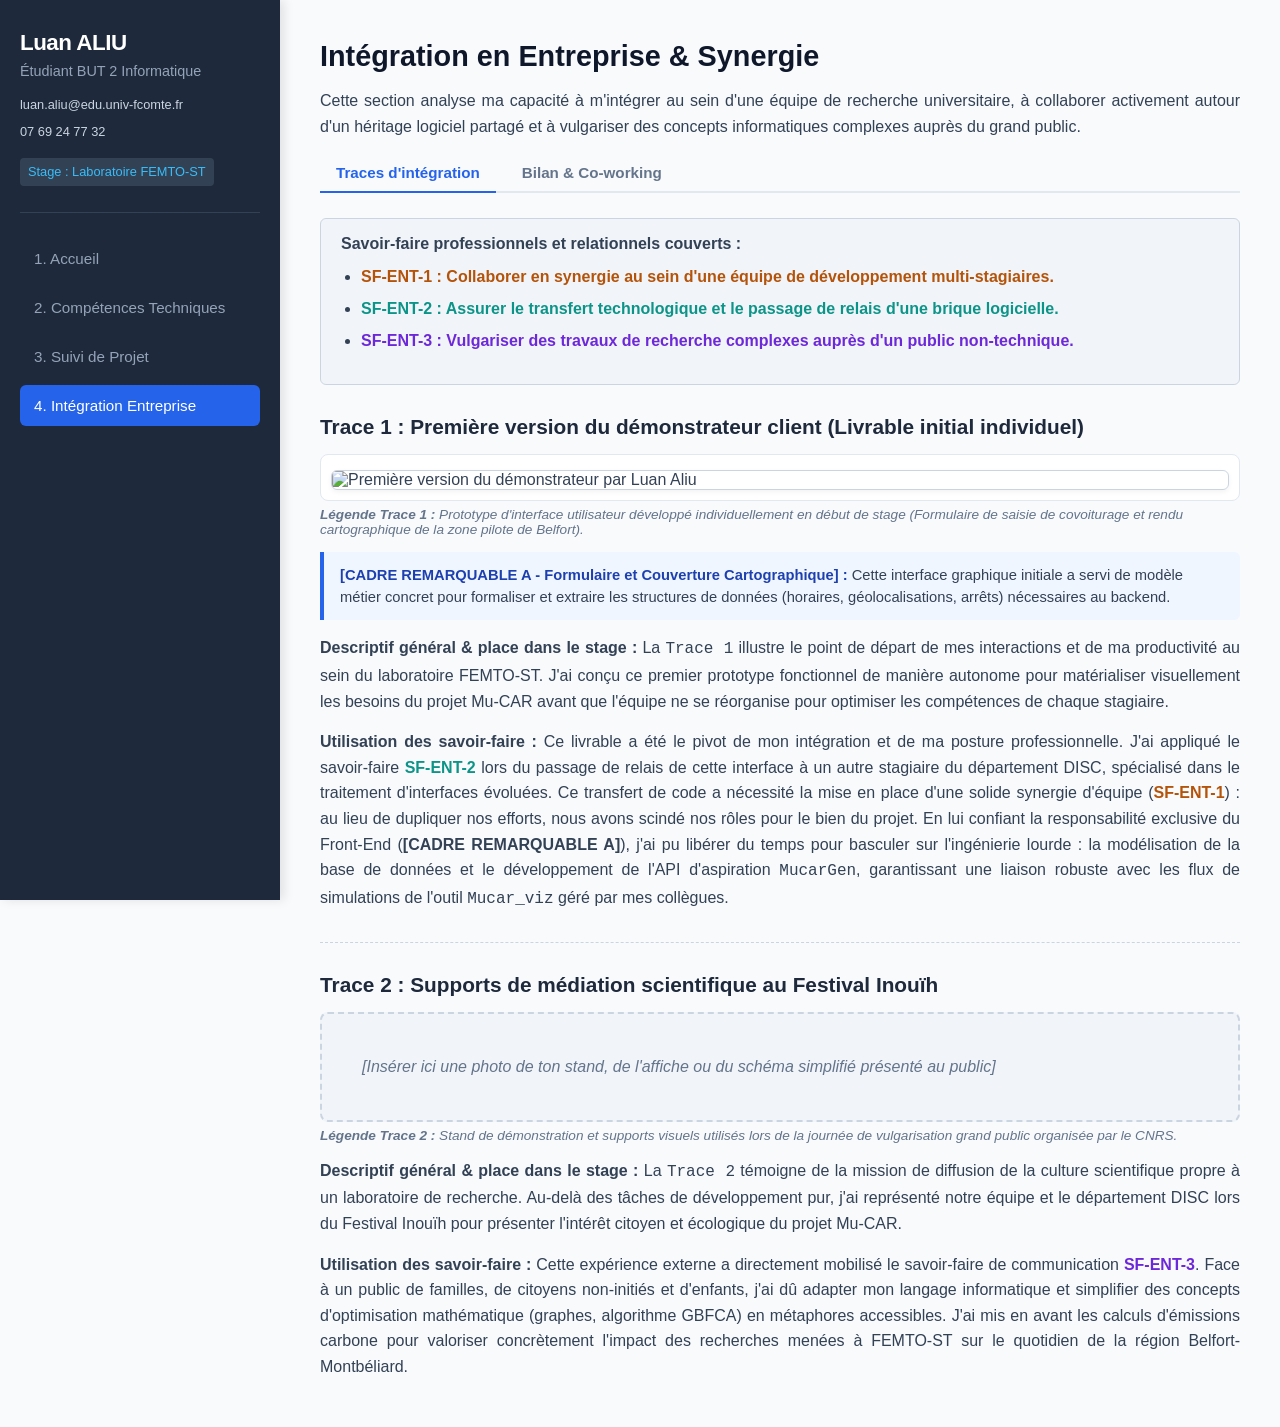
==== entreprise.html @ 99df3d20 "correction bug" ====
<!DOCTYPE html>
<html lang="fr">
<head>
    <meta charset="UTF-8">
    <meta name="viewport" content="width=device-width, initial-scale=1.0">
    <title>Portfolio BUT 2 - Intégration Entreprise</title>
    <link rel="stylesheet" href="css/style.css">
</head>
<body>

    <div id="sidebar">
        <div id="profile-header">
            <h1>Luan ALIU</h1>
            <p class="title-sub">Étudiant BUT 2 Informatique</p>
            <p>luan.aliu@edu.univ-fcomte.fr</p>
            <p>07 69 24 77 32</p>
            <p class="lab-info">Stage : Laboratoire FEMTO-ST</p>
        </div>
        <nav class="main-nav">
            <a href="index.html" class="nav-link">1. Accueil</a>
            <a href="technique.html" class="nav-link">2. Compétences Techniques</a>
            <a href="projet.html" class="nav-link">3. Suivi de Projet</a>
            <a href="entreprise.html" class="nav-link active">4. Intégration Entreprise</a>
        </nav>
    </div>

    <div id="main-content">
        <h2>Intégration en Entreprise & Synergie</h2>
        <p>Cette section analyse ma capacité à m'intégrer au sein d'une équipe de recherche universitaire, à collaborer activement autour d'un héritage logiciel partagé et à vulgariser des concepts informatiques complexes auprès du grand public.</p>
        
        <div class="sub-nav-container">
            <button class="sub-btn active" onclick="switchSubPage('ent-traces')">Traces d'intégration</button>
            <button class="sub-btn" onclick="switchSubPage('ent-bilan')">Bilan & Co-working</button>
        </div>

        <div id="ent-traces" class="sub-page active">
            
            <div class="skills-list-box">
                <h4>Savoir-faire professionnels et relationnels couverts :</h4>
                <ul>
                    <li><span class="sf-dev">SF-ENT-1 : Collaborer en synergie au sein d'une équipe de développement multi-stagiaires.</span></li>
                    <li><span class="sf-bdd">SF-ENT-2 : Assurer le transfert technologique et le passage de relais d'une brique logicielle.</span></li>
                    <li><span class="sf-archi">SF-ENT-3 : Vulgariser des travaux de recherche complexes auprès d'un public non-technique.</span></li>
                </ul>
            </div>

            <h3>Trace 1 : Première version du démonstrateur client (Livrable initial individuel)</h3>
            <div class="trace-image-wrapper">
                <img src="images/demonstrateur_v1.jpg" alt="Première version du démonstrateur par Luan Aliu" class="portfolio-img">
            </div>
            <span class="trace-caption"><b>Légende Trace 1 :</b> Prototype d'interface utilisateur développé individuellement en début de stage (Formulaire de saisie de covoiturage et rendu cartographique de la zone pilote de Belfort).</span>

            <div class="visual-callout-box">
                <b>[CADRE REMARQUABLE A - Formulaire et Couverture Cartographique] :</b> Cette interface graphique initiale a servi de modèle métier concret pour formaliser et extraire les structures de données (horaires, géolocalisations, arrêts) nécessaires au backend.
            </div>
            
            <p><b>Descriptif général & place dans le stage :</b> La <tt>Trace 1</tt> illustre le point de départ de mes interactions et de ma productivité au sein du laboratoire FEMTO-ST. J'ai conçu ce premier prototype fonctionnel de manière autonome pour matérialiser visuellement les besoins du projet Mu-CAR avant que l'équipe ne se réorganise pour optimiser les compétences de chaque stagiaire.</p>
            
            <p><b>Utilisation des savoir-faire :</b> Ce livrable a été le pivot de mon intégration et de ma posture professionnelle. J'ai appliqué le savoir-faire <span class="sf-bdd">SF-ENT-2</span> lors du passage de relais de cette interface à un autre stagiaire du département DISC, spécialisé dans le traitement d'interfaces évoluées. Ce transfert de code a nécessité la mise en place d'une solide synergie d'équipe (<span class="sf-dev">SF-ENT-1</span>) : au lieu de dupliquer nos efforts, nous avons scindé nos rôles pour le bien du projet. En lui confiant la responsabilité exclusive du Front-End (<b>[CADRE REMARQUABLE A]</b>), j'ai pu libérer du temps pour basculer sur l'ingénierie lourde : la modélisation de la base de données et le développement de l'API d'aspiration <tt>MucarGen</tt>, garantissant une liaison robuste avec les flux de simulations de l'outil <tt>Mucar_viz</tt> géré par mes collègues.</p>

            <hr style="margin: 30px 0; border: 0; border-top: 1px dashed #cbd5e1;">

            <h3>Trace 2 : Supports de médiation scientifique au Festival Inouïh</h3>
            <div class="trace-image-wrapper" style="text-align: center; padding: 40px; background: #f1f5f9; border: 2px dashed #cbd5e1;">
                <p style="color: #64748b; margin: 0; font-style: italic;">[Insérer ici une photo de ton stand, de l'affiche ou du schéma simplifié présenté au public]</p>
            </div>
            <span class="trace-caption"><b>Légende Trace 2 :</b> Stand de démonstration et supports visuels utilisés lors de la journée de vulgarisation grand public organisée par le CNRS.</span>
            
            <p><b>Descriptif général & place dans le stage :</b> La <tt>Trace 2</tt> témoigne de la mission de diffusion de la culture scientifique propre à un laboratoire de recherche. Au-delà des tâches de développement pur, j'ai représenté notre équipe et le département DISC lors du Festival Inouïh pour présenter l'intérêt citoyen et écologique du projet Mu-CAR.</p>
            
            <p><b>Utilisation des savoir-faire :</b> Cette expérience externe a directement mobilisé le savoir-faire de communication <span class="sf-archi">SF-ENT-3</span>. Face à un public de familles, de citoyens non-initiés et d'enfants, j'ai dû adapter mon langage informatique et simplifier des concepts d'optimisation mathématique (graphes, algorithme GBFCA) en métaphores accessibles. J'ai mis en avant les calculs d'émissions carbone pour valoriser concrètement l'impact des recherches menées à FEMTO-ST sur le quotidien de la région Belfort-Montbéliard.</p>
        </div>

        <div id="ent-bilan" class="sub-page">
            <div class="card">
                <h3>Bilan sur le savoir-faire général : Travail collaboratif et communication</h3>
                <p><b>Résumé des savoir-faire élémentaires associés :</b> Synergie d'équipe (<span class="sf-dev">SF-ENT-1</span>), transfert et passage de relais technologiques (<span class="sf-bdd">SF-ENT-2</span>) et vulgarisation publique (<span class="sf-archi">SF-ENT-3</span>).</p>
                <p><b>Contexte d'utilisation :</b> Répartition des modules du projet Mu-CAR entre stagiaires et animation des stands de vulgarisation scientifique du CNRS.</p>
                <p><b>Contexte d'apprentissage & Difficultés :</b> Travailler en groupe sur un projet universitaire est une chose courante, mais s'intégrer au sein d'une équipe de recherche avec des livrables industriels hautement interconnectés (<tt>Trace 1</tt>) était une nouveauté. La principale difficulté a été d'accepter de léguer l'interface graphique que j'avais moi-même codée au départ pour me focaliser exclusivement sur le backend. La vulgarisation lors du Festival (<tt>Trace 2</tt>) a également demandé un effort d'adaptation postural important pour traduire des notions de bases de données et d'API en termes d'impacts écologiques compréhensibles par tous.</p>
                <p><b>Évaluation du niveau d'expertise :</b> <span class="badge" style="background-color: #3b82f6;">TRÈS BON</span><br>
                <i>Justification :</i> Grâce à ce passage de relais propre et réussi avec le second stagiaire et à mon implication dans les événements de médiation du laboratoire, j'ai développé une posture professionnelle mûre, capable de collaborer en bonne intelligence en plaçant l'intérêt collectif d'un projet informatique au centre des priorités.</p>
            </div>
        </div>
    </div>

    <script src="js/app.js"></script>
</body>
</html>
---- css/style.css ----
/* ==========================================================================
   1. VARIABLES ET CONFIGURATION GÉNÉRALE
   ========================================================================== */
:root {
    --primary-color: #2563eb;       /* Bleu principal */
    --primary-hover: #1d4ed8;       /* Bleu survol */
    --bg-main: #f8fafc;             /* Fond de la page */
    --bg-sidebar: #1e293b;          /* Fond de la navigation (sombre) */
    --text-main: #334155;           /* Couleur du texte principal */
    --text-muted: #64748b;          /* Texte secondaire */
    --border-color: #e2e8f0;        /* Couleur des bordures */
    
    /* Couleurs thématiques pour le marquage des savoir-faire */
    --color-bdd: #0d9488;           /* Sarcelle / Teal */
    --color-dev: #b45309;           /* Ambre / Orange foncé */
    --color-archi: #6d28d9;         /* Violet */
}

* {
    box-sizing: border-box;
    margin: 0;
    padding: 0;
}

body {
    font-family: -apple-system, BlinkMacSystemFont, "Segoe UI", Roboto, Helvetica, Arial, sans-serif;
    color: var(--text-main);
    background-color: var(--bg-main);
    display: flex;
    min-height: 100vh;
}

/* ==========================================================================
   2. STRUCTURE DE LA BARRE LATÉRALE (ENTÊTE FIXE)
   ========================================================================== */
#sidebar {
    width: 280px;
    background-color: var(--bg-sidebar);
    color: #ffffff;
    padding: 30px 20px;
    position: fixed;
    top: 0;
    bottom: 0;
    left: 0;
    display: flex;
    flex-direction: column;
    z-index: 100;
    box-shadow: 4px 0 10px rgba(0, 0, 0, 0.1);
}

#profile-header {
    border-bottom: 1px solid #334155;
    padding-bottom: 20px;
    margin-bottom: 25px;
}

#profile-header h1 {
    font-size: 1.4rem;
    font-weight: 700;
    letter-spacing: -0.5px;
    margin-bottom: 4px;
}

#profile-header .title-sub {
    color: #94a3b8;
    font-size: 0.9rem;
    margin-bottom: 12px;
}

#profile-header p {
    font-size: 0.8rem;
    color: #cbd5e1;
    margin-bottom: 6px;
}

#profile-header .lab-info {
    margin-top: 10px;
    display: inline-block;
    background-color: #334155;
    padding: 4px 8px;
    border-radius: 4px;
    font-weight: 500;
    color: #38bdf8;
}

/* Navigation principale entre les 4 pages */
.main-nav {
    display: flex;
    flex-direction: column;
    gap: 8px;
}

.nav-link {
    color: #94a3b8;
    text-decoration: none;
    padding: 12px 14px;
    border-radius: 6px;
    font-size: 0.95rem;
    font-weight: 500;
    transition: all 0.2s ease;
}

.nav-link:hover {
    background-color: #334155;
    color: #ffffff;
}

.nav-link.active {
    background-color: var(--primary-color);
    color: #ffffff;
}

/* ==========================================================================
   3. ZONE DE CONTENU PRINCIPALE
   ========================================================================== */
#main-content {
    margin-left: 280px; /* Décale le contenu pour laisser la place au menu fixe */
    flex-grow: 1;
    padding: 40px;
    max-width: 1100px;
}

h2 {
    font-size: 1.8rem;
    color: #0f172a;
    margin-bottom: 15px;
    font-weight: 700;
}

h3 {
    font-size: 1.3rem;
    color: #1e293b;
    margin-top: 30px;
    margin-bottom: 15px;
    font-weight: 600;
}

h4 {
    font-size: 1rem;
    color: #0f172a;
    margin-bottom: 10px;
    font-weight: 600;
}

p {
    font-size: 1rem;
    line-height: 1.6;
    margin-bottom: 15px;
    text-align: justify;
}

ul {
    margin-bottom: 15px;
    padding-left: 20px;
}

li {
    margin-bottom: 8px;
    line-height: 1.5;
}

/* ==========================================================================
   4. COMPOSANTS ET CARTES (CARDS)
   ========================================================================== */
.flex-container {
    display: flex;
    gap: 20px;
    margin-top: 20px;
}

.card {
    background: #ffffff;
    border: 1px solid var(--border-color);
    border-radius: 8px;
    padding: 24px;
    flex: 1;
    box-shadow: 0 1px 3px rgba(0,0,0,0.02);
}

.card h3 {
    margin-top: 0;
    margin-bottom: 12px;
    font-size: 1.15rem;
    border-bottom: 2px solid var(--border-color);
    padding-bottom: 8px;
}

/* Éléments de mise en valeur (Mots-clés / Badges) */
.highlight {
    background-color: #eff6ff;
    color: var(--primary-color);
    padding: 2px 6px;
    border-radius: 4px;
    font-weight: 500;
}

.badge {
    display: inline-block;
    background-color: #22c55e;
    color: #ffffff;
    font-size: 0.8rem;
    font-weight: 700;
    padding: 4px 8px;
    border-radius: 4px;
    margin-top: 5px;
}

/* ==========================================================================
   5. NAVIGATION DES SOUS-PAGES (ONGLETS INTERNES)
   ========================================================================== */
.sub-nav-container {
    display: flex;
    gap: 10px;
    border-bottom: 2px solid var(--border-color);
    margin-bottom: 25px;
    margin-top: 10px;
}

.sub-btn {
    background: none;
    border: none;
    padding: 10px 16px;
    font-size: 0.95rem;
    font-weight: 600;
    color: var(--text-muted);
    cursor: pointer;
    border-bottom: 2px solid transparent;
    margin-bottom: -2px;
    transition: all 0.2s ease;
}

.sub-btn:hover {
    color: var(--primary-color);
}

.sub-btn.active {
    color: var(--primary-color);
    border-bottom-color: var(--primary-color);
}

/* Gestion de la visibilité des sous-pages dynamiques */
.sub-page {
    display: none;
}

.sub-page.active {
    display: block;
}

/* Encadré d'introduction des savoir-faire élémentaires */
.skills-list-box {
    background-color: #f1f5f9;
    border: 1px solid #cbd5e1;
    border-radius: 6px;
    padding: 16px 20px;
    margin-bottom: 25px;
}

.skills-list-box h4 {
    color: #334155;
    margin-bottom: 12px;
}

/* ==========================================================================
   6. MARQUAGE COUPE-FEU DES SAVOIR-FAIRE DANS LE TEXTE
   ========================================================================== */
.sf-bdd {
    color: var(--color-bdd);
    font-weight: 600;
}

.sf-dev {
    color: var(--color-dev);
    font-weight: 600;
}

.sf-archi {
    color: var(--color-archi);
    font-weight: 600;
}

/* ==========================================================================
   7. STYLISATION DES TRACES DU CODE ET TEXTE BRUT
   ========================================================================== */
.trace-box {
    background-color: #0f172a;
    color: #f8fafc;
    padding: 16px;
    border-radius: 6px;
    font-family: "Fira Code", Consolas, Monaco, monospace;
    font-size: 0.9rem;
    overflow-x: auto;
    margin-top: 10px;
    border-left: 4px solid var(--primary-color);
    line-height: 1.5;
}

.trace-caption {
    display: block;
    font-size: 0.85rem;
    color: var(--text-muted);
    margin-top: 6px;
    margin-bottom: 15px;
    font-style: italic;
}

/* ==========================================================================
   8. AJOUT CONFORME : STYLISATION DES TRACES VISUELLES (IMAGES & CADRES)
   ========================================================================== */
/* Image générique d'une trace ou illustration */
.portfolio-img {
    max-width: 100%;
    height: auto;
    border: 1px solid #cbd5e1;
    border-radius: 6px;
    box-shadow: 0 2px 5px rgba(0, 0, 0, 0.05);
    margin-top: 5px;
    display: block;
}

/* Conteneur pour encadrer proprement une image technique */
.trace-image-wrapper {
    position: relative;
    background-color: #ffffff;
    padding: 10px;
    border: 1px solid var(--border-color);
    border-radius: 8px;
    margin-top: 10px;
}

/* Bannière d'appel pour matérialiser graphiquement les zones/points remarquables */
.visual-callout-box {
    background-color: #eff6ff;
    border-left: 4px solid var(--primary-color);
    padding: 12px 16px;
    margin: 15px 0;
    font-size: 0.92rem;
    line-height: 1.5;
    border-radius: 0 6px 6px 0;
}

.visual-callout-box b {
    color: #1e40af;
}

.visual-callout-box tt {
    background-color: #dbeafe;
    padding: 1px 4px;
    border-radius: 4px;
    font-family: monospace;
    font-size: 0.95rem;
}
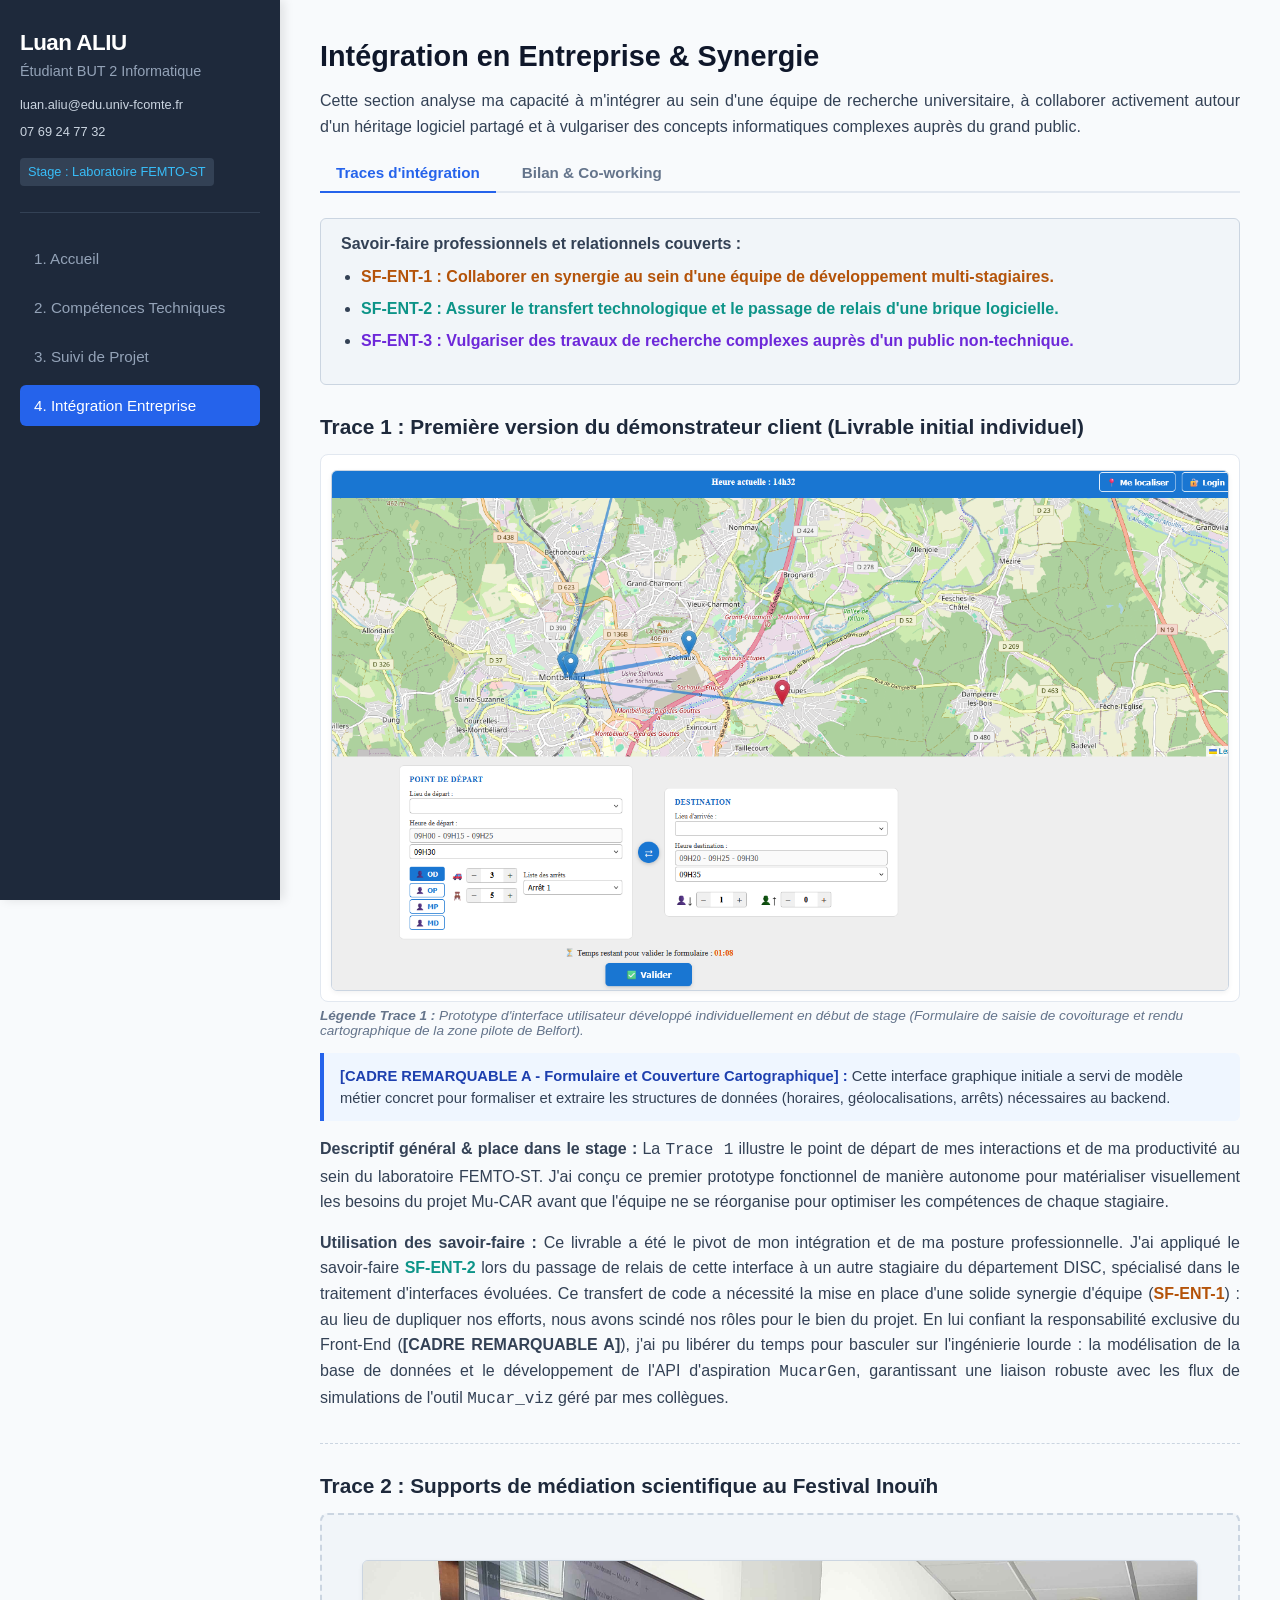
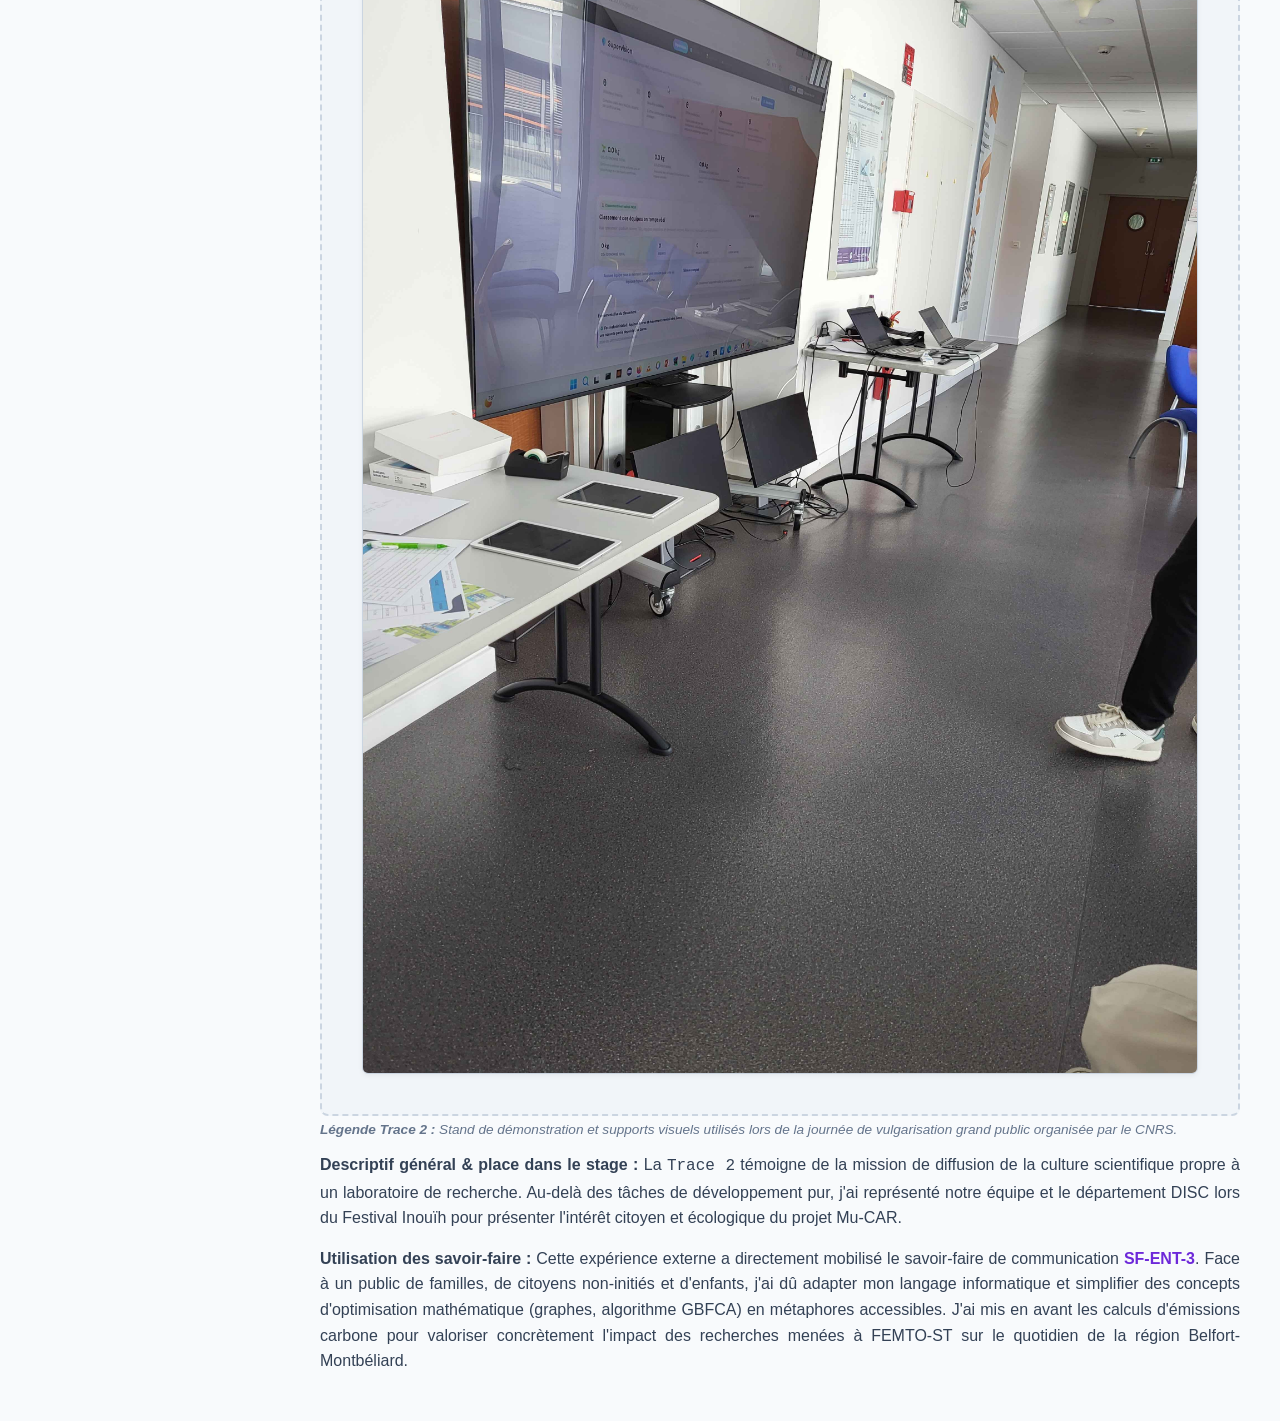
==== commit 712ade85: "maj traces2" ====
--- a/entreprise.html
+++ b/entreprise.html
@@ -46,7 +46,7 @@
 
             <h3>Trace 1 : Première version du démonstrateur client (Livrable initial individuel)</h3>
             <div class="trace-image-wrapper">
-                <img src="images/demonstrateur_v1.jpg" alt="Première version du démonstrateur par Luan Aliu" class="portfolio-img">
+                <img src="images/demonstrateur_v1.png" alt="Première version du démonstrateur par Luan Aliu" class="portfolio-img">
             </div>
             <span class="trace-caption"><b>Légende Trace 1 :</b> Prototype d'interface utilisateur développé individuellement en début de stage (Formulaire de saisie de covoiturage et rendu cartographique de la zone pilote de Belfort).</span>
 
@@ -62,7 +62,7 @@
 
             <h3>Trace 2 : Supports de médiation scientifique au Festival Inouïh</h3>
             <div class="trace-image-wrapper" style="text-align: center; padding: 40px; background: #f1f5f9; border: 2px dashed #cbd5e1;">
-                <p style="color: #64748b; margin: 0; font-style: italic;">[Insérer ici une photo de ton stand, de l'affiche ou du schéma simplifié présenté au public]</p>
+                <img src="images/stand-mucar.jpg" alt="Stand de démonstration du projet Mu-CAR" class="portfolio-img">
             </div>
             <span class="trace-caption"><b>Légende Trace 2 :</b> Stand de démonstration et supports visuels utilisés lors de la journée de vulgarisation grand public organisée par le CNRS.</span>
             
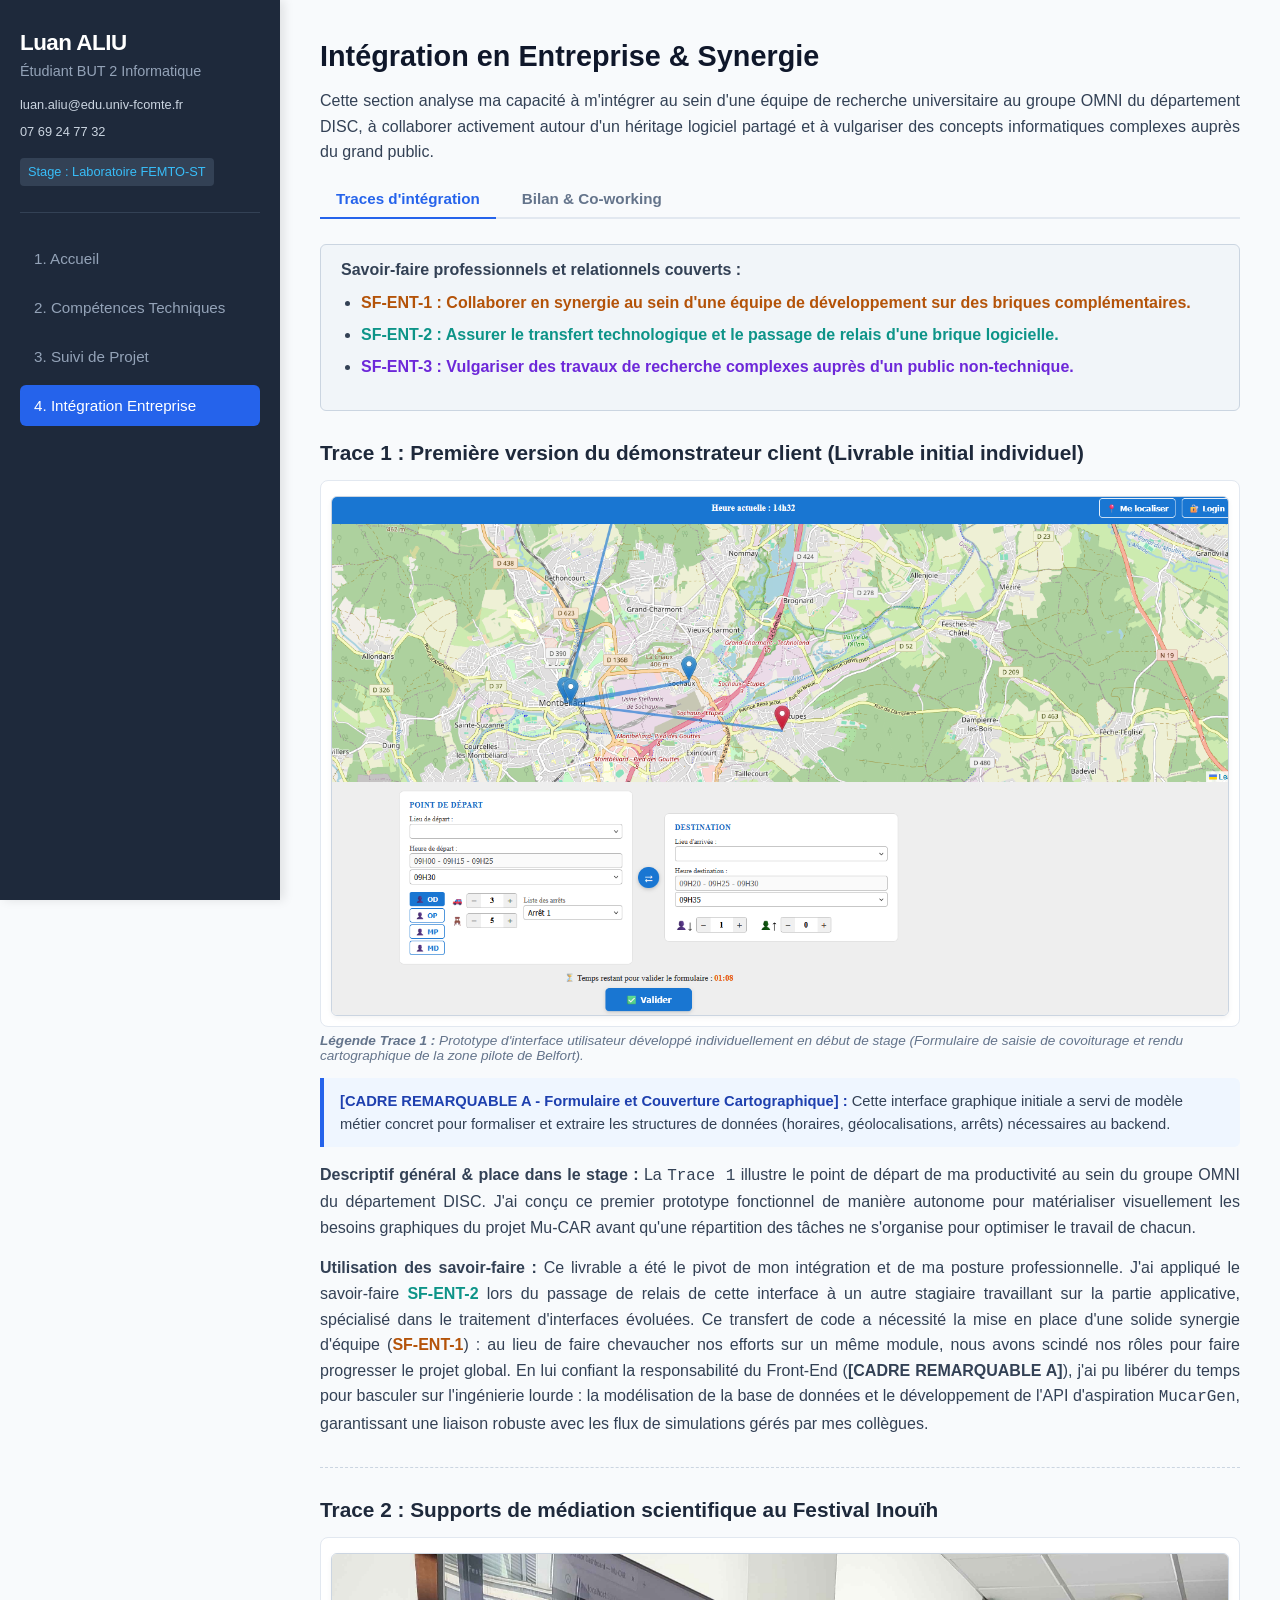
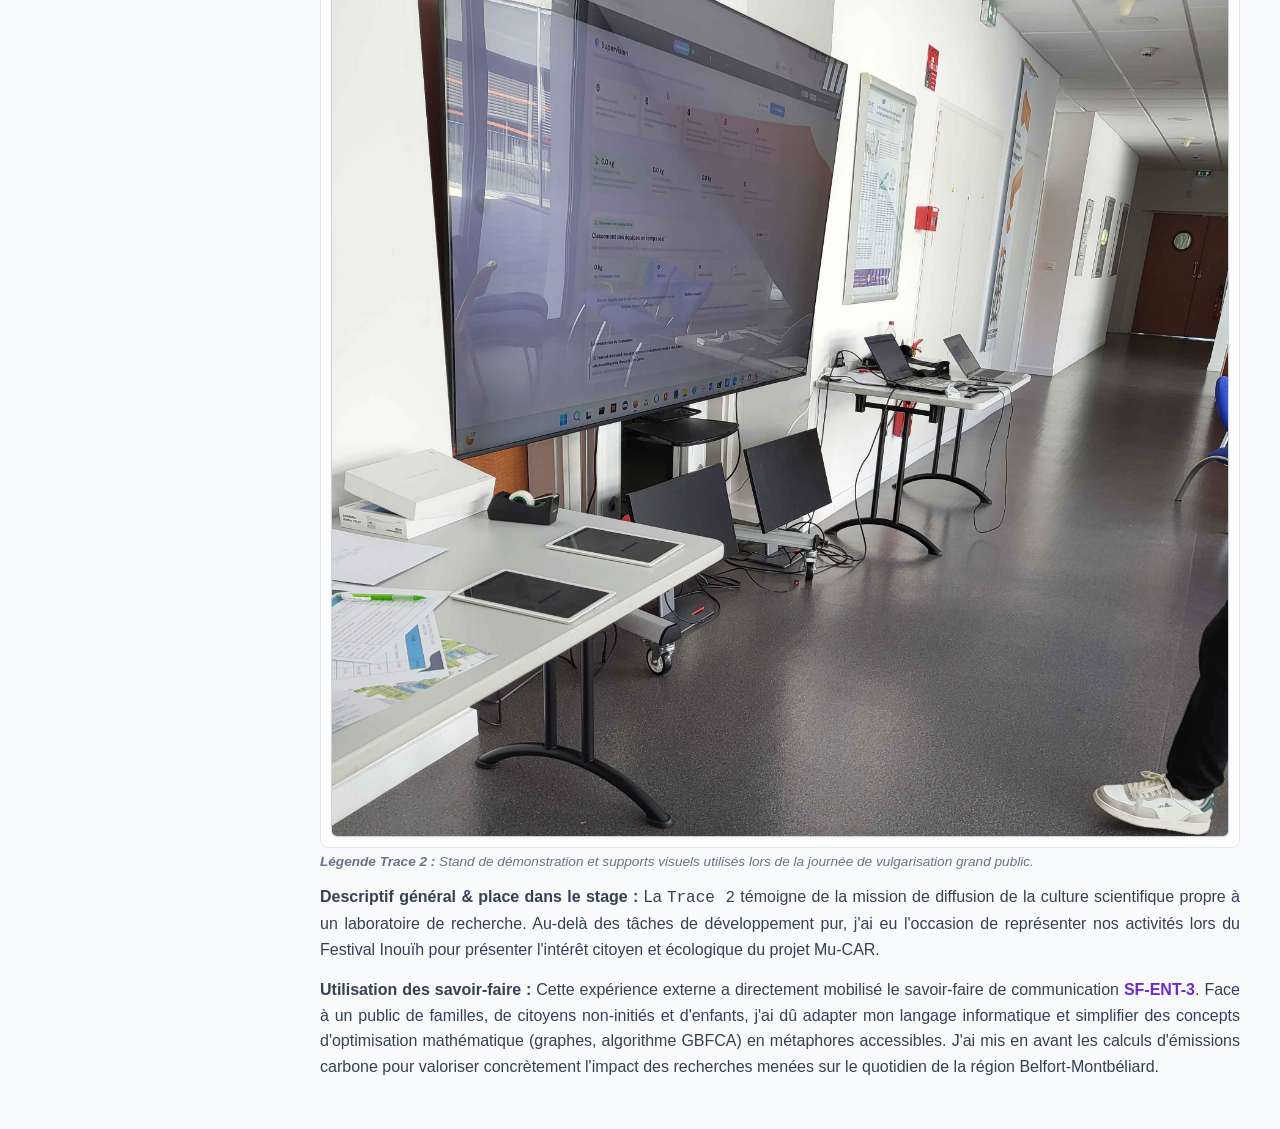
==== commit e734a9cc: "correction textes" ====
--- a/entreprise.html
+++ b/entreprise.html
@@ -26,7 +26,7 @@
 
     <div id="main-content">
         <h2>Intégration en Entreprise & Synergie</h2>
-        <p>Cette section analyse ma capacité à m'intégrer au sein d'une équipe de recherche universitaire, à collaborer activement autour d'un héritage logiciel partagé et à vulgariser des concepts informatiques complexes auprès du grand public.</p>
+        <p>Cette section analyse ma capacité à m'intégrer au sein d'une équipe de recherche universitaire au groupe OMNI du département DISC, à collaborer activement autour d'un héritage logiciel partagé et à vulgariser des concepts informatiques complexes auprès du grand public.</p>
         
         <div class="sub-nav-container">
             <button class="sub-btn active" onclick="switchSubPage('ent-traces')">Traces d'intégration</button>
@@ -38,7 +38,7 @@
             <div class="skills-list-box">
                 <h4>Savoir-faire professionnels et relationnels couverts :</h4>
                 <ul>
-                    <li><span class="sf-dev">SF-ENT-1 : Collaborer en synergie au sein d'une équipe de développement multi-stagiaires.</span></li>
+                    <li><span class="sf-dev">SF-ENT-1 : Collaborer en synergie au sein d'une équipe de développement sur des briques complémentaires.</span></li>
                     <li><span class="sf-bdd">SF-ENT-2 : Assurer le transfert technologique et le passage de relais d'une brique logicielle.</span></li>
                     <li><span class="sf-archi">SF-ENT-3 : Vulgariser des travaux de recherche complexes auprès d'un public non-technique.</span></li>
                 </ul>
@@ -54,31 +54,31 @@
                 <b>[CADRE REMARQUABLE A - Formulaire et Couverture Cartographique] :</b> Cette interface graphique initiale a servi de modèle métier concret pour formaliser et extraire les structures de données (horaires, géolocalisations, arrêts) nécessaires au backend.
             </div>
             
-            <p><b>Descriptif général & place dans le stage :</b> La <tt>Trace 1</tt> illustre le point de départ de mes interactions et de ma productivité au sein du laboratoire FEMTO-ST. J'ai conçu ce premier prototype fonctionnel de manière autonome pour matérialiser visuellement les besoins du projet Mu-CAR avant que l'équipe ne se réorganise pour optimiser les compétences de chaque stagiaire.</p>
+            <p><b>Descriptif général & place dans le stage :</b> La <tt>Trace 1</tt> illustre le point de départ de ma productivité au sein du groupe OMNI du département DISC. J'ai conçu ce premier prototype fonctionnel de manière autonome pour matérialiser visuellement les besoins graphiques du projet Mu-CAR avant qu'une répartition des tâches ne s'organise pour optimiser le travail de chacun.</p>
             
-            <p><b>Utilisation des savoir-faire :</b> Ce livrable a été le pivot de mon intégration et de ma posture professionnelle. J'ai appliqué le savoir-faire <span class="sf-bdd">SF-ENT-2</span> lors du passage de relais de cette interface à un autre stagiaire du département DISC, spécialisé dans le traitement d'interfaces évoluées. Ce transfert de code a nécessité la mise en place d'une solide synergie d'équipe (<span class="sf-dev">SF-ENT-1</span>) : au lieu de dupliquer nos efforts, nous avons scindé nos rôles pour le bien du projet. En lui confiant la responsabilité exclusive du Front-End (<b>[CADRE REMARQUABLE A]</b>), j'ai pu libérer du temps pour basculer sur l'ingénierie lourde : la modélisation de la base de données et le développement de l'API d'aspiration <tt>MucarGen</tt>, garantissant une liaison robuste avec les flux de simulations de l'outil <tt>Mucar_viz</tt> géré par mes collègues.</p>
+            <p><b>Utilisation des savoir-faire :</b> Ce livrable a été le pivot de mon intégration et de ma posture professionnelle. J'ai appliqué le savoir-faire <span class="sf-bdd">SF-ENT-2</span> lors du passage de relais de cette interface à un autre stagiaire travaillant sur la partie applicative, spécialisé dans le traitement d'interfaces évoluées. Ce transfert de code a nécessité la mise en place d'une solide synergie d'équipe (<span class="sf-dev">SF-ENT-1</span>) : au lieu de faire chevaucher nos efforts sur un même module, nous avons scindé nos rôles pour faire progresser le projet global. En lui confiant la responsabilité du Front-End (<b>[CADRE REMARQUABLE A]</b>), j'ai pu libérer du temps pour basculer sur l'ingénierie lourde : la modélisation de la base de données et le développement de l'API d'aspiration <tt>MucarGen</tt>, garantissant une liaison robuste avec les flux de simulations gérés par mes collègues.</p>
 
             <hr style="margin: 30px 0; border: 0; border-top: 1px dashed #cbd5e1;">
 
             <h3>Trace 2 : Supports de médiation scientifique au Festival Inouïh</h3>
-            <div class="trace-image-wrapper" style="text-align: center; padding: 40px; background: #f1f5f9; border: 2px dashed #cbd5e1;">
+            <div class="trace-image-wrapper" style="text-align: center;">
                 <img src="images/stand-mucar.jpg" alt="Stand de démonstration du projet Mu-CAR" class="portfolio-img">
             </div>
-            <span class="trace-caption"><b>Légende Trace 2 :</b> Stand de démonstration et supports visuels utilisés lors de la journée de vulgarisation grand public organisée par le CNRS.</span>
+            <span class="trace-caption"><b>Légende Trace 2 :</b> Stand de démonstration et supports visuels utilisés lors de la journée de vulgarisation grand public.</span>
             
-            <p><b>Descriptif général & place dans le stage :</b> La <tt>Trace 2</tt> témoigne de la mission de diffusion de la culture scientifique propre à un laboratoire de recherche. Au-delà des tâches de développement pur, j'ai représenté notre équipe et le département DISC lors du Festival Inouïh pour présenter l'intérêt citoyen et écologique du projet Mu-CAR.</p>
+            <p><b>Descriptif général & place dans le stage :</b> La <tt>Trace 2</tt> témoigne de la mission de diffusion de la culture scientifique propre à un laboratoire de recherche. Au-delà des tâches de développement pur, j'ai eu l'occasion de représenter nos activités lors du Festival Inouïh pour présenter l'intérêt citoyen et écologique du projet Mu-CAR.</p>
             
-            <p><b>Utilisation des savoir-faire :</b> Cette expérience externe a directement mobilisé le savoir-faire de communication <span class="sf-archi">SF-ENT-3</span>. Face à un public de familles, de citoyens non-initiés et d'enfants, j'ai dû adapter mon langage informatique et simplifier des concepts d'optimisation mathématique (graphes, algorithme GBFCA) en métaphores accessibles. J'ai mis en avant les calculs d'émissions carbone pour valoriser concrètement l'impact des recherches menées à FEMTO-ST sur le quotidien de la région Belfort-Montbéliard.</p>
+            <p><b>Utilisation des savoir-faire :</b> Cette expérience externe a directement mobilisé le savoir-faire de communication <span class="sf-archi">SF-ENT-3</span>. Face à un public de familles, de citoyens non-initiés et d'enfants, j'ai dû adapter mon langage informatique et simplifier des concepts d'optimisation mathématique (graphes, algorithme GBFCA) en métaphores accessibles. J'ai mis en avant les calculs d'émissions carbone pour valoriser concrètement l'impact des recherches menées sur le quotidien de la région Belfort-Montbéliard.</p>
         </div>
 
         <div id="ent-bilan" class="sub-page">
             <div class="card">
                 <h3>Bilan sur le savoir-faire général : Travail collaboratif et communication</h3>
                 <p><b>Résumé des savoir-faire élémentaires associés :</b> Synergie d'équipe (<span class="sf-dev">SF-ENT-1</span>), transfert et passage de relais technologiques (<span class="sf-bdd">SF-ENT-2</span>) et vulgarisation publique (<span class="sf-archi">SF-ENT-3</span>).</p>
-                <p><b>Contexte d'utilisation :</b> Répartition des modules du projet Mu-CAR entre stagiaires et animation des stands de vulgarisation scientifique du CNRS.</p>
-                <p><b>Contexte d'apprentissage & Difficultés :</b> Travailler en groupe sur un projet universitaire est une chose courante, mais s'intégrer au sein d'une équipe de recherche avec des livrables industriels hautement interconnectés (<tt>Trace 1</tt>) était une nouveauté. La principale difficulté a été d'accepter de léguer l'interface graphique que j'avais moi-même codée au départ pour me focaliser exclusivement sur le backend. La vulgarisation lors du Festival (<tt>Trace 2</tt>) a également demandé un effort d'adaptation postural important pour traduire des notions de bases de données et d'API en termes d'impacts écologiques compréhensibles par tous.</p>
+                <p><b>Contexte d'utilisation :</b> Répartition des modules du projet Mu-CAR entre stagiaires et animation des stands de vulgarisation scientifique.</p>
+                <p><b>Contexte d'apprentissage & Difficultés :</b> Travailler en groupe sur un projet universitaire est une chose courante, mais s'intégrer au sein d'une équipe de recherche au groupe OMNI du département DISC, avec des livrables interconnectés (<tt>Trace 1</tt>), était une nouveauté. La principale difficulté a été d'accepter de léguer l'interface graphique que j'avais moi-même codée au départ pour recentrer mes efforts exclusivement sur le backend. La vulgarisation lors du Festival (<tt>Trace 2</tt>) a également demandé un effort d'adaptation postural important pour traduire des notions de bases de données et d'API en termes d'impacts écologiques compréhensibles par tous.</p>
                 <p><b>Évaluation du niveau d'expertise :</b> <span class="badge" style="background-color: #3b82f6;">TRÈS BON</span><br>
-                <i>Justification :</i> Grâce à ce passage de relais propre et réussi avec le second stagiaire et à mon implication dans les événements de médiation du laboratoire, j'ai développé une posture professionnelle mûre, capable de collaborer en bonne intelligence en plaçant l'intérêt collectif d'un projet informatique au centre des priorités.</p>
+                <i>Justification :</i> Grâce à ce passage de relais propre et réussi et à mon implication dans les événements de médiation, j'ai développé une posture professionnelle mûre, capable de collaborer en bonne intelligence en plaçant l'intérêt collectif et la complémentarité des tâches au centre des priorités.</p>
             </div>
         </div>
     </div>
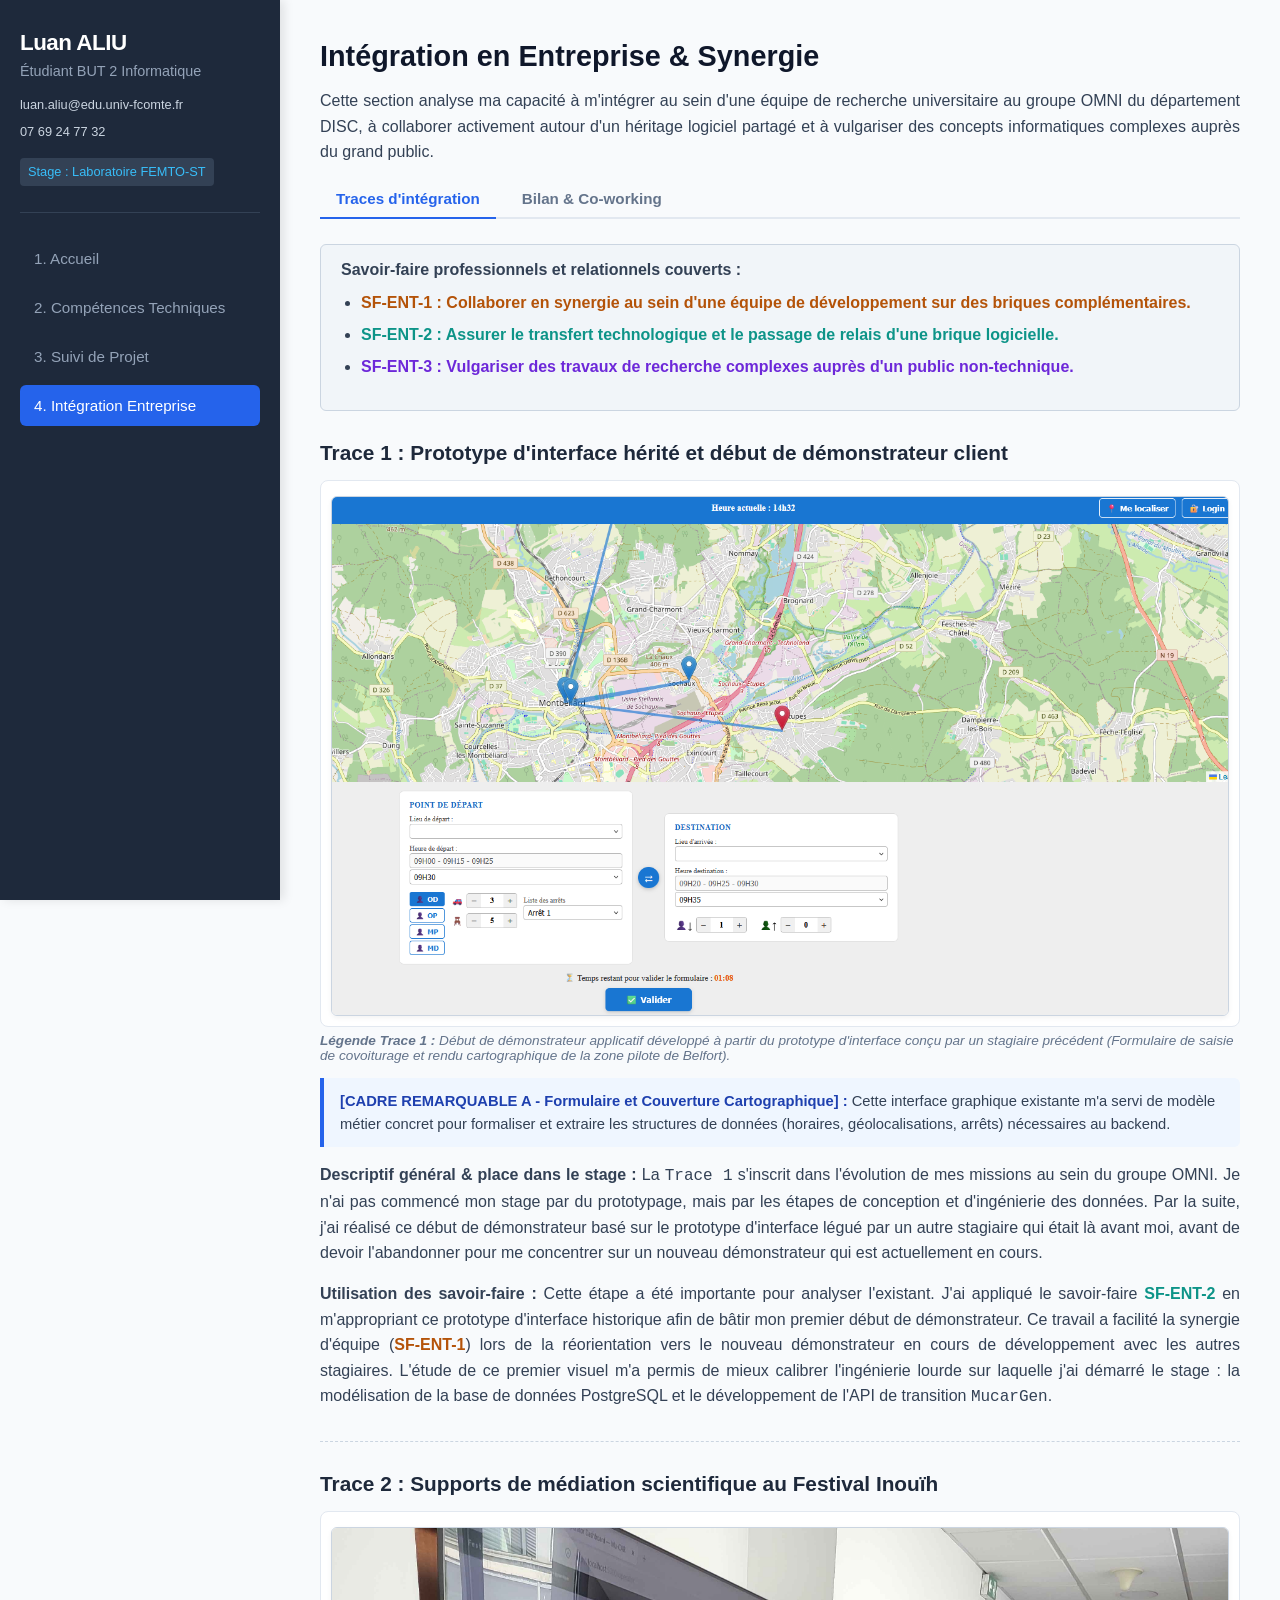
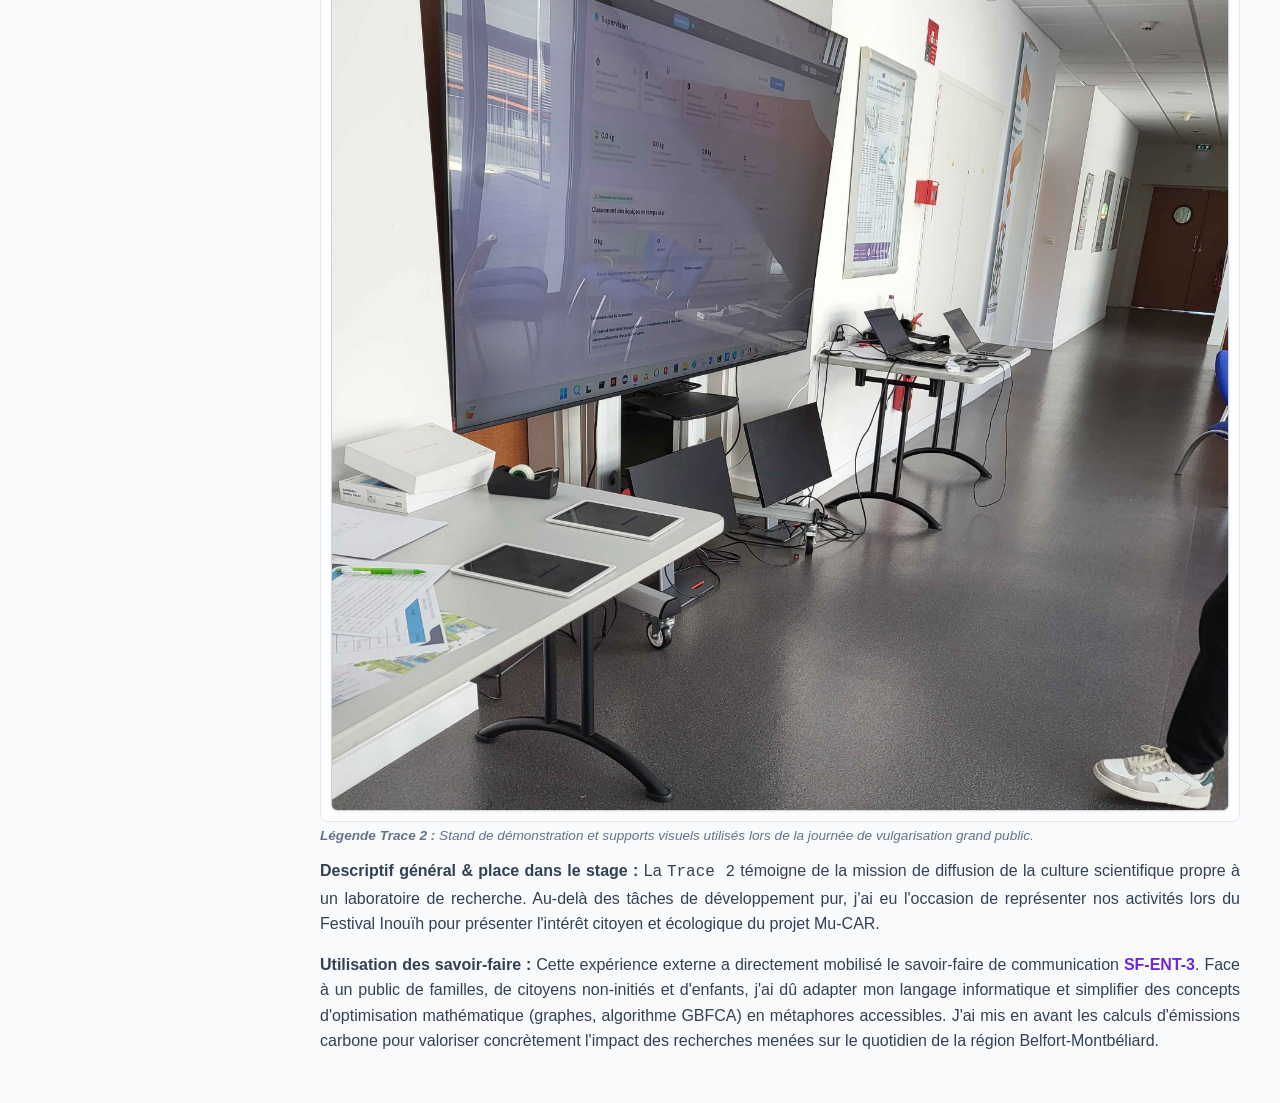
==== commit b8925c52: "maj du contenu" ====
--- a/entreprise.html
+++ b/entreprise.html
@@ -44,19 +44,19 @@
                 </ul>
             </div>
 
-            <h3>Trace 1 : Première version du démonstrateur client (Livrable initial individuel)</h3>
+            <h3>Trace 1 : Prototype d'interface hérité et début de démonstrateur client</h3>
             <div class="trace-image-wrapper">
-                <img src="images/demonstrateur_v1.png" alt="Première version du démonstrateur par Luan Aliu" class="portfolio-img">
+                <img src="images/demonstrateur_v1.png" alt="Début de démonstrateur basé sur l'interface existante" class="portfolio-img">
             </div>
-            <span class="trace-caption"><b>Légende Trace 1 :</b> Prototype d'interface utilisateur développé individuellement en début de stage (Formulaire de saisie de covoiturage et rendu cartographique de la zone pilote de Belfort).</span>
+            <span class="trace-caption"><b>Légende Trace 1 :</b> Début de démonstrateur applicatif développé à partir du prototype d'interface conçu par un stagiaire précédent (Formulaire de saisie de covoiturage et rendu cartographique de la zone pilote de Belfort).</span>
 
             <div class="visual-callout-box">
-                <b>[CADRE REMARQUABLE A - Formulaire et Couverture Cartographique] :</b> Cette interface graphique initiale a servi de modèle métier concret pour formaliser et extraire les structures de données (horaires, géolocalisations, arrêts) nécessaires au backend.
+                <b>[CADRE REMARQUABLE A - Formulaire et Couverture Cartographique] :</b> Cette interface graphique existante m'a servi de modèle métier concret pour formaliser et extraire les structures de données (horaires, géolocalisations, arrêts) nécessaires au backend.
             </div>
             
-            <p><b>Descriptif général & place dans le stage :</b> La <tt>Trace 1</tt> illustre le point de départ de ma productivité au sein du groupe OMNI du département DISC. J'ai conçu ce premier prototype fonctionnel de manière autonome pour matérialiser visuellement les besoins graphiques du projet Mu-CAR avant qu'une répartition des tâches ne s'organise pour optimiser le travail de chacun.</p>
+            <p><b>Descriptif général & place dans le stage :</b> La <tt>Trace 1</tt> s'inscrit dans l'évolution de mes missions au sein du groupe OMNI. Je n'ai pas commencé mon stage par du prototypage, mais par les étapes de conception et d'ingénierie des données. Par la suite, j'ai réalisé ce début de démonstrateur basé sur le prototype d'interface légué par un autre stagiaire qui était là avant moi, avant de devoir l'abandonner pour me concentrer sur un nouveau démonstrateur qui est actuellement en cours.</p>
             
-            <p><b>Utilisation des savoir-faire :</b> Ce livrable a été le pivot de mon intégration et de ma posture professionnelle. J'ai appliqué le savoir-faire <span class="sf-bdd">SF-ENT-2</span> lors du passage de relais de cette interface à un autre stagiaire travaillant sur la partie applicative, spécialisé dans le traitement d'interfaces évoluées. Ce transfert de code a nécessité la mise en place d'une solide synergie d'équipe (<span class="sf-dev">SF-ENT-1</span>) : au lieu de faire chevaucher nos efforts sur un même module, nous avons scindé nos rôles pour faire progresser le projet global. En lui confiant la responsabilité du Front-End (<b>[CADRE REMARQUABLE A]</b>), j'ai pu libérer du temps pour basculer sur l'ingénierie lourde : la modélisation de la base de données et le développement de l'API d'aspiration <tt>MucarGen</tt>, garantissant une liaison robuste avec les flux de simulations gérés par mes collègues.</p>
+            <p><b>Utilisation des savoir-faire :</b> Cette étape a été importante pour analyser l'existant. J'ai appliqué le savoir-faire <span class="sf-bdd">SF-ENT-2</span> en m'appropriant ce prototype d'interface historique afin de bâtir mon premier début de démonstrateur. Ce travail a facilité la synergie d'équipe (<span class="sf-dev">SF-ENT-1</span>) lors de la réorientation vers le nouveau démonstrateur en cours de développement avec les autres stagiaires. L'étude de ce premier visuel m'a permis de mieux calibrer l'ingénierie lourde sur laquelle j'ai démarré le stage : la modélisation de la base de données PostgreSQL et le développement de l'API de transition <tt>MucarGen</tt>.</p>
 
             <hr style="margin: 30px 0; border: 0; border-top: 1px dashed #cbd5e1;">
 
@@ -72,13 +72,39 @@
         </div>
 
         <div id="ent-bilan" class="sub-page">
+            <div class="card" style="margin-bottom: 25px;">
+                <h4 style="margin-top: 0; color: #1e293b; font-size: 1.15rem;">Collaboration et transfert technologique en milieu de recherche</h4>
+                <div style="margin-bottom: 12px;">
+                    <span class="badge" style="background-color: #f59e0b;">Découverte milieu pro</span>
+                    <span class="badge" style="background-color: #10b981;">Synergie d'équipe</span>
+                    <span class="badge" style="background-color: #64748b;">Difficulté : Moyenne</span>
+                </div>
+                <p>S'intégrer au groupe OMNI a demandé une bonne adaptabilité. Mon travail a débuté par l'ingénierie des données plutôt que par le design graphique. Par la suite, le fait d'analyser le prototype d'interface laissé par un précédent stagiaire pour concevoir un début de démonstrateur (avant sa réorientation vers le modèle actuel en cours) m'a permis de mieux comprendre les besoins métiers du projet et de collaborer plus efficacement avec l'équipe.</p>
+            </div>
+
+            <div class="card" style="margin-bottom: 25px;">
+                <h4 style="margin-top: 0; color: #1e293b; font-size: 1.15rem;">Médiation scientifique et vulgarisation publique</h4>
+                <div style="margin-bottom: 12px;">
+                    <span class="badge" style="background-color: #f59e0b;">Appris seul / en stage</span>
+                    <span class="badge" style="background-color: #10b981;">Communication publique</span>
+                    <span class="badge" style="background-color: #64748b;">Difficulté : Moyenne</span>
+                </div>
+                <p>Ma participation au Festival Inouïh organisé par le CNRS a exigé un important effort de traduction sémantique. Face à un public profane et familial, j'ai dû simplifier le fonctionnement du moteur algorithmique central du projet (l'algorithme d'optimisation mathématique GBFCA). Pour captiver l'audience, j'ai axé mon discours sur des démonstrations concrètes en convertissant les modèles d'agrégation théoriques en gains écologiques explicites (volume de $CO_2$ évité et équivalent en arbres sauvés).</p>
+            </div>
+
             <div class="card">
-                <h3>Bilan sur le savoir-faire général : Travail collaboratif et communication</h3>
-                <p><b>Résumé des savoir-faire élémentaires associés :</b> Synergie d'équipe (<span class="sf-dev">SF-ENT-1</span>), transfert et passage de relais technologiques (<span class="sf-bdd">SF-ENT-2</span>) et vulgarisation publique (<span class="sf-archi">SF-ENT-3</span>).</p>
-                <p><b>Contexte d'utilisation :</b> Répartition des modules du projet Mu-CAR entre stagiaires et animation des stands de vulgarisation scientifique.</p>
-                <p><b>Contexte d'apprentissage & Difficultés :</b> Travailler en groupe sur un projet universitaire est une chose courante, mais s'intégrer au sein d'une équipe de recherche au groupe OMNI du département DISC, avec des livrables interconnectés (<tt>Trace 1</tt>), était une nouveauté. La principale difficulté a été d'accepter de léguer l'interface graphique que j'avais moi-même codée au départ pour recentrer mes efforts exclusivement sur le backend. La vulgarisation lors du Festival (<tt>Trace 2</tt>) a également demandé un effort d'adaptation postural important pour traduire des notions de bases de données et d'API en termes d'impacts écologiques compréhensibles par tous.</p>
-                <p><b>Évaluation du niveau d'expertise :</b> <span class="badge" style="background-color: #3b82f6;">TRÈS BON</span><br>
-                <i>Justification :</i> Grâce à ce passage de relais propre et réussi et à mon implication dans les événements de médiation, j'ai développé une posture professionnelle mûre, capable de collaborer en bonne intelligence en plaçant l'intérêt collectif et la complémentarité des tâches au centre des priorités.</p>
+                <h3 style="margin-top: 0; border-bottom: 2px solid #e2e8f0; padding-bottom: 8px;">Évaluation du niveau - Posture Professionnelle et Synergie</h3>
+                
+                <div style="margin: 20px 0; font-family: sans-serif;">
+                    <div style="margin-bottom: 10px;">
+                        <strong>Avant stage :</strong> <span style="color: #ef4444; font-weight: bold;">Débutant</span> (Habitudes de travail collaboratif limitées aux projets de groupes académiques entre étudiants de même niveau).
+                    </div>
+                    <div>
+                        <strong>Après stage :</strong> <span style="color: #3b82f6; font-weight: bold;">Intermédiaire / Progression satisfaisante</span> (Capacité à s'adapter à un flux de travail collaboratif, à l'existant technique et à communiquer avec des publics variés).
+                    </div>
+                </div>
+
+                <p><i>Justification :</i> Ce stage au sein de FEMTO-ST m'a permis de progresser dans ma posture professionnelle. J'ai compris qu'un projet de recherche informatique évolue de manière collective et itérative, avec des phases de réorientation. Bien que je doive encore consolider mon autonomie face à la reprise de codes tiers complexes, cette expérience de co-working et l'opportunité de vulgarisation sur le stand du Festival Inouïh ont développé mes compétences relationnelles et ma communication orale.</p>
             </div>
         </div>
     </div>
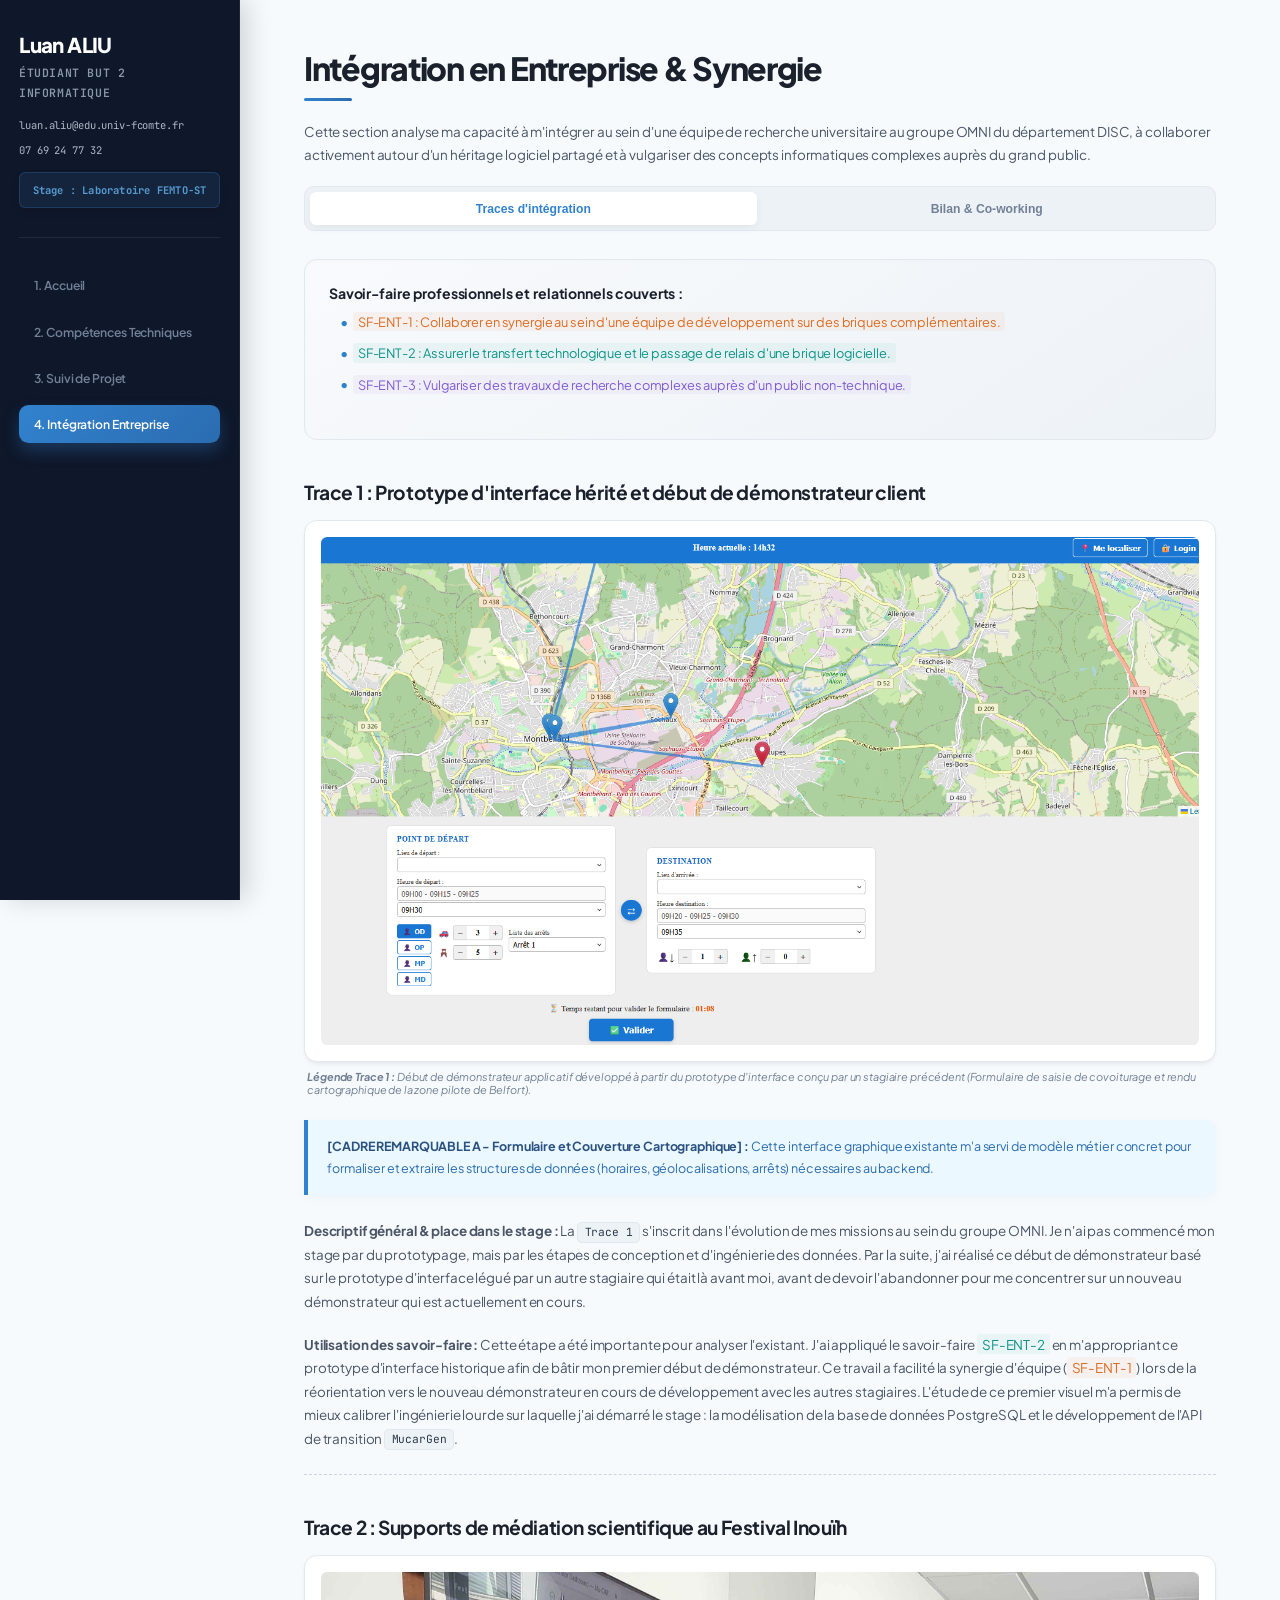
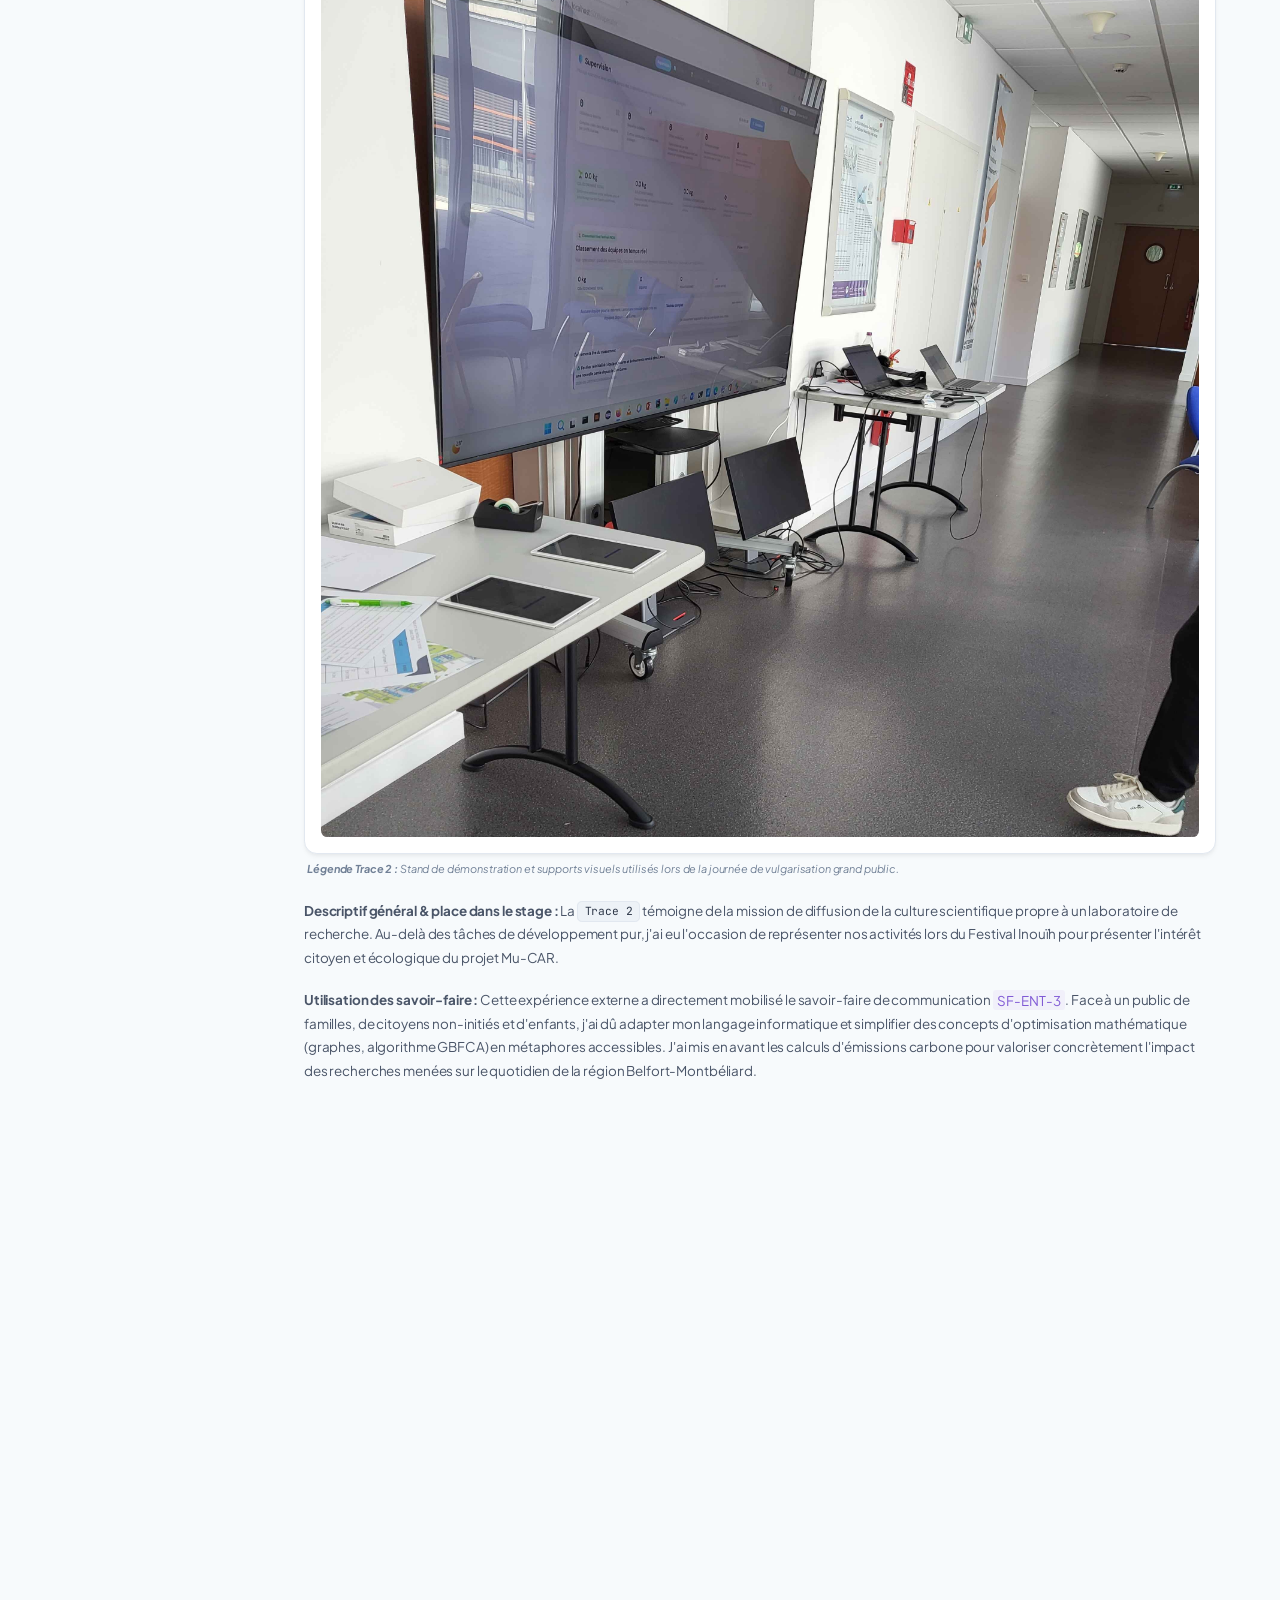
==== commit 55f310d5: "faute de frape" ====
--- a/entreprise.html
+++ b/entreprise.html
@@ -89,7 +89,7 @@
                     <span class="badge" style="background-color: #10b981;">Communication publique</span>
                     <span class="badge" style="background-color: #64748b;">Difficulté : Moyenne</span>
                 </div>
-                <p>Ma participation au Festival Inouïh organisé par le CNRS a exigé un important effort de traduction sémantique. Face à un public profane et familial, j'ai dû simplifier le fonctionnement du moteur algorithmique central du projet (l'algorithme d'optimisation mathématique GBFCA). Pour captiver l'audience, j'ai axé mon discours sur des démonstrations concrètes en convertissant les modèles d'agrégation théoriques en gains écologiques explicites (volume de $CO_2$ évité et équivalent en arbres sauvés).</p>
+                <p>Ma participation au Festival Inouïh organisé par le CNRS a exigé un important effort de traduction sémantique. Face à un public profane et familial, j'ai dû simplifier le fonctionnement du moteur algorithmique central du projet (l'algorithme d'optimisation mathématique GBFCA). Pour captiver l'audience, j'ai axé mon discours sur des démonstrations concrètes en convertissant les modèles d'agrégation théoriques en gains écologiques explicites (volume de Co2 évité et équivalent en arbres sauvés).</p>
             </div>
 
             <div class="card">
--- a/css/style.css
+++ b/css/style.css
@@ -1,19 +1,33 @@
 /* ==========================================================================
-   1. VARIABLES ET CONFIGURATION GÉNÉRALE
-   ========================================================================== */
+   1. VARIABLES, POLICES ET CONFIGURATION GÉNÉRALE
+   ========================================================================== */
+@import url('https://fonts.googleapis.com/css2?family=Plus+Jakarta+Sans:wght@400;500;600;700;800&family=JetBrains+Mono:wght@400;500;600&display=swap');
+
 :root {
-    --primary-color: #2563eb;       /* Bleu principal */
-    --primary-hover: #1d4ed8;       /* Bleu survol */
-    --bg-main: #f8fafc;             /* Fond de la page */
-    --bg-sidebar: #1e293b;          /* Fond de la navigation (sombre) */
-    --text-main: #334155;           /* Couleur du texte principal */
-    --text-muted: #64748b;          /* Texte secondaire */
-    --border-color: #e2e8f0;        /* Couleur des bordures */
+    /* Palette Haute Fidélité (Style SaaS / Laboratoire Moderne) */
+    --primary: #3182ce;             /* Bleu Électrique Scientifique */
+    --primary-gradient: linear-gradient(135deg, #3182ce 0%, #2b6cb0 100%);
+    --bg-main: #f7fafc;             /* Gris ultra clair chirurgical */
+    --bg-card: #ffffff;
+    --bg-sidebar: #0f172a;          /* Bleu-noir d'espace de travail (Slate 900) */
     
-    /* Couleurs thématiques pour le marquage des savoir-faire */
-    --color-bdd: #0d9488;           /* Sarcelle / Teal */
-    --color-dev: #b45309;           /* Ambre / Orange foncé */
-    --color-archi: #6d28d9;         /* Violet */
+    /* Typographie */
+    --text-main: #4a5568;           /* Slate 700 pour une lecture fluide */
+    --text-dark: #1a202c;           /* Titres profonds */
+    --text-muted: #718096;
+    --border-color: #e2e8f0;
+    
+    /* Thématiques Spécifiques (Savoir-faire adoucis et pro) */
+    --color-bdd: #0d9488;
+    --color-dev: #dd6b20;
+    --color-archi: #805ad5;
+    
+    /* Éléments de design global */
+    --radius-lg: 16px;
+    --radius-md: 12px;
+    --radius-sm: 8px;
+    --shadow-subtle: 0 4px 6px -1px rgba(0, 0, 0, 0.05), 0 2px 4px -1px rgba(0, 0, 0, 0.03);
+    --shadow-hover: 0 20px 25px -5px rgba(0, 0, 0, 0.07), 0 10px 10px -5px rgba(0, 0, 0, 0.04);
 }
 
 * {
@@ -22,22 +36,28 @@
     padding: 0;
 }
 
+html {
+    zoom: 80%;
+}
+
 body {
-    font-family: -apple-system, BlinkMacSystemFont, "Segoe UI", Roboto, Helvetica, Arial, sans-serif;
+    font-family: 'Plus Jakarta Sans', -apple-system, sans-serif;
     color: var(--text-main);
     background-color: var(--bg-main);
     display: flex;
     min-height: 100vh;
-}
-
-/* ==========================================================================
-   2. STRUCTURE DE LA BARRE LATÉRALE (ENTÊTE FIXE)
+    -webkit-font-smoothing: antialiased;
+    letter-spacing: -0.01em;
+}
+
+/* ==========================================================================
+   2. STRUCTURE DE LA BARRE LATÉRALE (DASHBOARD DARK MODE)
    ========================================================================== */
 #sidebar {
-    width: 280px;
+    width: 300px;
     background-color: var(--bg-sidebar);
     color: #ffffff;
-    padding: 30px 20px;
+    padding: 40px 24px;
     position: fixed;
     top: 0;
     bottom: 0;
@@ -45,308 +65,442 @@
     display: flex;
     flex-direction: column;
     z-index: 100;
-    box-shadow: 4px 0 10px rgba(0, 0, 0, 0.1);
+    border-right: 1px solid rgba(255, 255, 255, 0.06);
+    box-shadow: 10px 0 30px rgba(0, 0, 0, 0.15);
 }
 
 #profile-header {
-    border-bottom: 1px solid #334155;
-    padding-bottom: 20px;
-    margin-bottom: 25px;
+    border-bottom: 1px solid rgba(255, 255, 255, 0.08);
+    padding-bottom: 28px;
+    margin-bottom: 35px;
 }
 
 #profile-header h1 {
-    font-size: 1.4rem;
+    font-size: 1.6rem;
+    font-weight: 800;
+    letter-spacing: -0.03em;
+    background: linear-gradient(120deg, #fff 40%, #90cdf4);
+    -webkit-background-clip: text;
+    -webkit-text-fill-color: transparent;
+    margin-bottom: 6px;
+}
+
+#profile-header .title-sub {
+    color: #a0aec0;
+    font-size: 0.9rem;
+    font-weight: 600;
+    margin-bottom: 16px;
+    text-transform: uppercase;
+    letter-spacing: 0.05em;
+}
+
+#profile-header p {
+    font-size: 0.82rem;
+    color: #cbd5e1;
+    margin-bottom: 8px;
+    font-family: 'JetBrains Mono', monospace;
+    display: flex;
+    align-items: center;
+    opacity: 0.85;
+}
+
+#profile-header .lab-info {
+    margin-top: 16px;
+    display: block;
+    text-align: center;
+    background: rgba(66, 153, 225, 0.12);
+    border: 1px solid rgba(66, 153, 225, 0.25);
+    padding: 10px;
+    border-radius: var(--radius-sm);
     font-weight: 700;
-    letter-spacing: -0.5px;
-    margin-bottom: 4px;
-}
-
-#profile-header .title-sub {
-    color: #94a3b8;
-    font-size: 0.9rem;
+    font-size: 0.82rem;
+    color: #63b3ed;
+    letter-spacing: 0.02em;
+    box-shadow: 0 4px 12px rgba(0,0,0,0.1);
+}
+
+/* Liens de la navigation principale */
+.main-nav {
+    display: flex;
+    flex-direction: column;
+    gap: 10px;
+}
+
+.nav-link {
+    color: #718096;
+    text-decoration: none;
+    padding: 14px 18px;
+    border-radius: var(--radius-md);
+    font-size: 0.95rem;
+    font-weight: 600;
+    display: flex;
+    align-items: center;
+    transition: all 0.25s cubic-bezier(0.4, 0, 0.2, 1);
+    position: relative;
+}
+
+.nav-link:hover {
+    background-color: rgba(255, 255, 255, 0.04);
+    color: #ffffff;
+    transform: translateX(4px);
+}
+
+.nav-link.active {
+    background: var(--primary-gradient);
+    color: #ffffff;
+    box-shadow: 0 10px 20px rgba(49, 130, 206, 0.3);
+}
+
+/* ==========================================================================
+   3. ZONE DE CONTENU PRINCIPALE (AÉRÉE ET IMPOSANTE)
+   ========================================================================== */
+#main-content {
+    margin-left: 300px;
+    flex-grow: 1;
+    padding: 60px 80px;
+    max-width: 1300px;
+}
+
+h2 {
+    font-size: 2.5rem;
+    color: var(--text-dark);
+    margin-bottom: 24px;
+    font-weight: 800;
+    letter-spacing: -0.04em;
+    position: relative;
+}
+
+/* Petite barre d'accentuation sous le titre principal */
+h2::after {
+    content: '';
+    display: block;
+    width: 60px;
+    height: 4px;
+    background: var(--primary-gradient);
+    border-radius: 2px;
+    margin-top: 12px;
+}
+
+h3 {
+    font-size: 1.5rem;
+    color: var(--text-dark);
+    margin-top: 50px;
+    margin-bottom: 20px;
+    font-weight: 700;
+    letter-spacing: -0.02em;
+}
+
+h4 {
+    font-size: 1.1rem;
+    color: var(--text-dark);
     margin-bottom: 12px;
-}
-
-#profile-header p {
-    font-size: 0.8rem;
-    color: #cbd5e1;
-    margin-bottom: 6px;
-}
-
-#profile-header .lab-info {
-    margin-top: 10px;
+    font-weight: 700;
+}
+
+p {
+    font-size: 1.05rem;
+    line-height: 1.75;
+    margin-bottom: 24px;
+    color: var(--text-main);
+    text-align: left; /* Plus moderne et naturel que "justify" sur le web */
+}
+
+ul {
+    margin-bottom: 24px;
+    padding-left: 24px;
+}
+
+li {
+    margin-bottom: 12px;
+    line-height: 1.7;
+    position: relative;
+    list-style-type: none;
+    padding-left: 6px;
+}
+
+/* Puces personnalisées minimalistes */
+li::before {
+    content: "•";
+    color: var(--primary);
+    font-weight: bold;
     display: inline-block;
-    background-color: #334155;
-    padding: 4px 8px;
-    border-radius: 4px;
-    font-weight: 500;
-    color: #38bdf8;
-}
-
-/* Navigation principale entre les 4 pages */
-.main-nav {
-    display: flex;
-    flex-direction: column;
-    gap: 8px;
-}
-
-.nav-link {
-    color: #94a3b8;
-    text-decoration: none;
-    padding: 12px 14px;
+    width: 1em;
+    margin-left: -1em;
+}
+
+/* Inline Code / Balises TT */
+tt {
+    background-color: #edf2f7;
+    padding: 3px 8px;
     border-radius: 6px;
-    font-size: 0.95rem;
-    font-weight: 500;
-    transition: all 0.2s ease;
-}
-
-.nav-link:hover {
-    background-color: #334155;
-    color: #ffffff;
-}
-
-.nav-link.active {
-    background-color: var(--primary-color);
-    color: #ffffff;
-}
-
-/* ==========================================================================
-   3. ZONE DE CONTENU PRINCIPALE
-   ========================================================================== */
-#main-content {
-    margin-left: 280px; /* Décale le contenu pour laisser la place au menu fixe */
-    flex-grow: 1;
-    padding: 40px;
-    max-width: 1100px;
-}
-
-h2 {
-    font-size: 1.8rem;
-    color: #0f172a;
-    margin-bottom: 15px;
-    font-weight: 700;
-}
-
-h3 {
-    font-size: 1.3rem;
-    color: #1e293b;
+    font-family: 'JetBrains Mono', monospace;
+    font-size: 0.88rem;
+    color: #2d3748;
+    border: 1px solid #e2e8f0;
+}
+
+/* ==========================================================================
+   4. COMPOSANTS ET CARTES (GLASSMORPHISM / ELEVATION)
+   ========================================================================== */
+.flex-container {
+    display: flex;
+    gap: 30px;
     margin-top: 30px;
-    margin-bottom: 15px;
-    font-weight: 600;
-}
-
-h4 {
-    font-size: 1rem;
-    color: #0f172a;
-    margin-bottom: 10px;
-    font-weight: 600;
-}
-
-p {
-    font-size: 1rem;
-    line-height: 1.6;
-    margin-bottom: 15px;
-    text-align: justify;
-}
-
-ul {
-    margin-bottom: 15px;
-    padding-left: 20px;
-}
-
-li {
-    margin-bottom: 8px;
-    line-height: 1.5;
-}
-
-/* ==========================================================================
-   4. COMPOSANTS ET CARTES (CARDS)
-   ========================================================================== */
-.flex-container {
-    display: flex;
-    gap: 20px;
-    margin-top: 20px;
 }
 
 .card {
-    background: #ffffff;
-    border: 1px solid var(--border-color);
-    border-radius: 8px;
-    padding: 24px;
+    background: var(--bg-card);
+    border: 1px solid rgba(226, 232, 240, 0.8);
+    border-radius: var(--radius-lg);
+    padding: 35px;
     flex: 1;
-    box-shadow: 0 1px 3px rgba(0,0,0,0.02);
+    box-shadow: var(--shadow-subtle);
+    transition: transform 0.3s cubic-bezier(0.16, 1, 0.3, 1), box-shadow 0.3s ease;
+}
+
+.card:hover {
+    transform: translateY(-6px);
+    box-shadow: var(--shadow-hover);
 }
 
 .card h3 {
     margin-top: 0;
-    margin-bottom: 12px;
-    font-size: 1.15rem;
-    border-bottom: 2px solid var(--border-color);
-    padding-bottom: 8px;
-}
-
-/* Éléments de mise en valeur (Mots-clés / Badges) */
+    margin-bottom: 20px;
+    font-size: 1.25rem;
+    border-bottom: 1px solid var(--border-color);
+    padding-bottom: 16px;
+    color: var(--text-dark);
+}
+
+/* Éléments mis en avant */
 .highlight {
-    background-color: #eff6ff;
-    color: var(--primary-color);
-    padding: 2px 6px;
-    border-radius: 4px;
-    font-weight: 500;
-}
-
+    background-color: #ebf8ff;
+    color: #2b6cb0;
+    padding: 3px 8px;
+    border-radius: var(--radius-sm);
+    font-weight: 600;
+    font-size: 0.95rem;
+}
+
+/* Badges Évolutifs Style "Pilule" */
 .badge {
     display: inline-block;
-    background-color: #22c55e;
-    color: #ffffff;
     font-size: 0.8rem;
     font-weight: 700;
-    padding: 4px 8px;
-    border-radius: 4px;
-    margin-top: 5px;
-}
-
-/* ==========================================================================
-   5. NAVIGATION DES SOUS-PAGES (ONGLETS INTERNES)
+    padding: 6px 14px;
+    border-radius: 30px;            /* Forme capsule moderne */
+    margin-top: 8px;
+    margin-right: 6px;
+    letter-spacing: -0.01em;
+    box-shadow: 0 1px 2px rgba(0, 0, 0, 0.02);
+}
+
+.badge[style*="background-color: #3b82f6"] {
+    background-color: #ebf0ff !important; 
+    color: #2009b4 !important;           
+    border: 1px solid #c7cbfe;
+}
+
+.badge[style*="background-color: #f59e0b"] {
+    background-color: #fffbeb !important; 
+    color: #b45309 !important;            
+    border: 1px solid #fef3c7;
+}
+
+.badge[style*="background-color: #10b981"] {
+    background-color: #f0fdf4 !important; 
+    color: #15803d !important;            
+    border: 1px solid #dcfce7;
+}
+
+.badge[style*="background-color: #64748b"] {
+    background-color: #f1f5f9 !important; 
+    color: #475569 !important;            
+    border: 1px solid #e2e8f0;
+}
+
+/* Modification inline pour correspondre aux couleurs d'évaluation */
+span[style*="color: #ef4444"], span[style*="color: #f59e0b"] {
+    background: #fff5f5;
+    color: #c53030 !important;
+    padding: 3px 10px;
+    border-radius: 20px;
+    font-size: 0.9rem;
+    border: 1px solid #fed7d7;
+}
+
+span[style*="color: #3b82f6"] {
+    background: #ebf8ff;
+    color: #2b6cb0 !important;
+    padding: 3px 10px;
+    border-radius: 20px;
+    font-size: 0.9rem;
+    border: 1px solid #bee3f8;
+}
+
+/* ==========================================================================
+   5. INTERFACE DES SOUS-PAGES (ONGLETS APPLICATIFS TYPE IDE)
    ========================================================================== */
 .sub-nav-container {
     display: flex;
-    gap: 10px;
-    border-bottom: 2px solid var(--border-color);
-    margin-bottom: 25px;
-    margin-top: 10px;
+    gap: 8px;
+    background: #edf2f7;
+    padding: 6px;
+    border-radius: var(--radius-md);
+    margin-bottom: 35px;
+    margin-top: 20px;
+    border: 1px solid #e2e8f0;
 }
 
 .sub-btn {
     background: none;
     border: none;
-    padding: 10px 16px;
+    padding: 12px 24px;
     font-size: 0.95rem;
     font-weight: 600;
     color: var(--text-muted);
     cursor: pointer;
-    border-bottom: 2px solid transparent;
-    margin-bottom: -2px;
+    border-radius: var(--radius-sm);
     transition: all 0.2s ease;
+    flex: 1;
+    text-align: center;
 }
 
 .sub-btn:hover {
-    color: var(--primary-color);
+    color: var(--text-dark);
+    background: rgba(255, 255, 255, 0.5);
 }
 
 .sub-btn.active {
-    color: var(--primary-color);
-    border-bottom-color: var(--primary-color);
-}
-
-/* Gestion de la visibilité des sous-pages dynamiques */
+    background: #ffffff;
+    color: var(--primary);
+    box-shadow: 0 4px 10px rgba(0, 0, 0, 0.05);
+}
+
 .sub-page {
     display: none;
+    animation: smoothFadeIn 0.4s cubic-bezier(0.16, 1, 0.3, 1);
 }
 
 .sub-page.active {
     display: block;
 }
 
-/* Encadré d'introduction des savoir-faire élémentaires */
+@keyframes smoothFadeIn {
+    from { opacity: 0; transform: translateY(8px); }
+    to { opacity: 1; transform: translateY(0); }
+}
+
+/* Zone récapitulative des savoir-faire d'entrée */
 .skills-list-box {
-    background-color: #f1f5f9;
-    border: 1px solid #cbd5e1;
-    border-radius: 6px;
-    padding: 16px 20px;
-    margin-bottom: 25px;
-}
-
-.skills-list-box h4 {
-    color: #334155;
-    margin-bottom: 12px;
-}
-
-/* ==========================================================================
-   6. MARQUAGE COUPE-FEU DES SAVOIR-FAIRE DANS LE TEXTE
-   ========================================================================== */
-.sf-bdd {
-    color: var(--color-bdd);
-    font-weight: 600;
-}
-
-.sf-dev {
-    color: var(--color-dev);
-    font-weight: 600;
-}
-
-.sf-archi {
-    color: var(--color-archi);
-    font-weight: 600;
-}
-
-/* ==========================================================================
-   7. STYLISATION DES TRACES DU CODE ET TEXTE BRUT
+    background: linear-gradient(145deg, #f8fafc, #edf2f7);
+    border: 1px solid var(--border-color);
+    border-radius: var(--radius-lg);
+    padding: 30px;
+    margin-bottom: 35px;
+    box-shadow: inset 0 2px 4px rgba(0,0,0,0.01);
+}
+
+/* ==========================================================================
+   6. BALISAGE CHROMATIQUE DES SAVOIR-FAIRE (TEXTE)
+   ========================================================================== */
+.sf-bdd { color: var(--color-bdd); background: rgba(13, 148, 136, 0.06); padding: 2px 6px; border-radius: 4px; }
+.sf-dev { color: var(--color-dev); background: rgba(221, 107, 32, 0.06); padding: 2px 6px; border-radius: 4px; }
+.sf-archi { color: var(--color-archi); background: rgba(128, 90, 213, 0.06); padding: 2px 6px; border-radius: 4px; }
+
+/* ==========================================================================
+   7. TRACES LOGICIELLES ET REPRODUCTION DE CODE (STYLE TERMINAL DE LUXE)
    ========================================================================== */
 .trace-box {
-    background-color: #0f172a;
-    color: #f8fafc;
-    padding: 16px;
-    border-radius: 6px;
-    font-family: "Fira Code", Consolas, Monaco, monospace;
-    font-size: 0.9rem;
+    background-color: #0b0f19 !important; /* Fond ultra obscur type GitHub Dark */
+    color: #f1f5f9;
+    padding: 24px;
+    border-radius: var(--radius-md);
+    font-family: 'JetBrains Mono', monospace;
+    font-size: 0.88rem;
     overflow-x: auto;
-    margin-top: 10px;
-    border-left: 4px solid var(--primary-color);
-    line-height: 1.5;
+    margin-top: 15px;
+    border-left: 5px solid var(--primary);
+    line-height: 1.65;
+    box-shadow: 0 15px 30px rgba(0,0,0,0.1);
 }
 
 .trace-caption {
     display: block;
     font-size: 0.85rem;
     color: var(--text-muted);
-    margin-top: 6px;
-    margin-bottom: 15px;
+    margin-top: 10px;
+    margin-bottom: 30px;
     font-style: italic;
-}
-
-/* ==========================================================================
-   8. AJOUT CONFORME : STYLISATION DES TRACES VISUELLES (IMAGES & CADRES)
-   ========================================================================== */
-/* Image générique d'une trace ou illustration */
+    padding-left: 4px;
+}
+
+/* ==========================================================================
+   8. TRACES GRAPHIQUES ET BLOCS REMARQUABLES
+   ========================================================================== */
+.trace-image-wrapper {
+    background-color: #ffffff;
+    padding: 20px;
+    border: 1px solid var(--border-color);
+    border-radius: var(--radius-lg);
+    margin-top: 15px;
+    box-shadow: var(--shadow-subtle);
+}
+
 .portfolio-img {
     max-width: 100%;
     height: auto;
-    border: 1px solid #cbd5e1;
-    border-radius: 6px;
-    box-shadow: 0 2px 5px rgba(0, 0, 0, 0.05);
-    margin-top: 5px;
+    border-radius: var(--radius-sm);
     display: block;
-}
-
-/* Conteneur pour encadrer proprement une image technique */
-.trace-image-wrapper {
-    position: relative;
-    background-color: #ffffff;
-    padding: 10px;
-    border: 1px solid var(--border-color);
-    border-radius: 8px;
-    margin-top: 10px;
-}
-
-/* Bannière d'appel pour matérialiser graphiquement les zones/points remarquables */
+    margin: 0 auto;
+    transition: transform 0.3s ease;
+}
+
+.trace-image-wrapper:hover .portfolio-img {
+    transform: scale(1.01);
+}
+
+/* Blocs d'informations remarquables épurés */
 .visual-callout-box {
-    background-color: #eff6ff;
-    border-left: 4px solid var(--primary-color);
-    padding: 12px 16px;
-    margin: 15px 0;
-    font-size: 0.92rem;
-    line-height: 1.5;
-    border-radius: 0 6px 6px 0;
+    background: #ebf8ff;
+    border-left: 5px solid var(--primary);
+    color: #2b6cb0;
+    padding: 20px 24px;
+    margin: 30px 0;
+    font-size: 0.98rem;
+    line-height: 1.7;
+    border-radius: 0 var(--radius-md) var(--radius-md) 0;
+    box-shadow: 0 4px 12px rgba(49, 130, 206, 0.05);
 }
 
 .visual-callout-box b {
-    color: #1e40af;
+    color: #2c5282;
+    font-weight: 700;
 }
 
 .visual-callout-box tt {
-    background-color: #dbeafe;
-    padding: 1px 4px;
-    border-radius: 4px;
-    font-family: monospace;
-    font-size: 0.95rem;
+    background-color: rgba(255, 255, 255, 0.7);
+    border-color: rgba(49, 130, 206, 0.2);
+    color: #2b6cb0;
+}
+
+/* Ligne de séparation élégante */
+hr {
+    margin: 50px 0;
+    border: 0;
+    border-top: 1px solid var(--border-color);
+}
+
+/* ==========================================================================
+   9. AJUSTEMENTS POUR ANIMATIONS JAVASCRIPT
+   ========================================================================== */
+.card {
+    /* Indispensable pour la fluidité de l'effet 3D en JavaScript */
+    transition: transform 0.15s ease-out, box-shadow 0.3s ease;
+    transform-style: preserve-3d;
+}
+
+#main-content h3 {
+    /* Évite un saut visuel au chargement avec le Scroll Reveal */
+    will-change: transform, opacity; 
 }
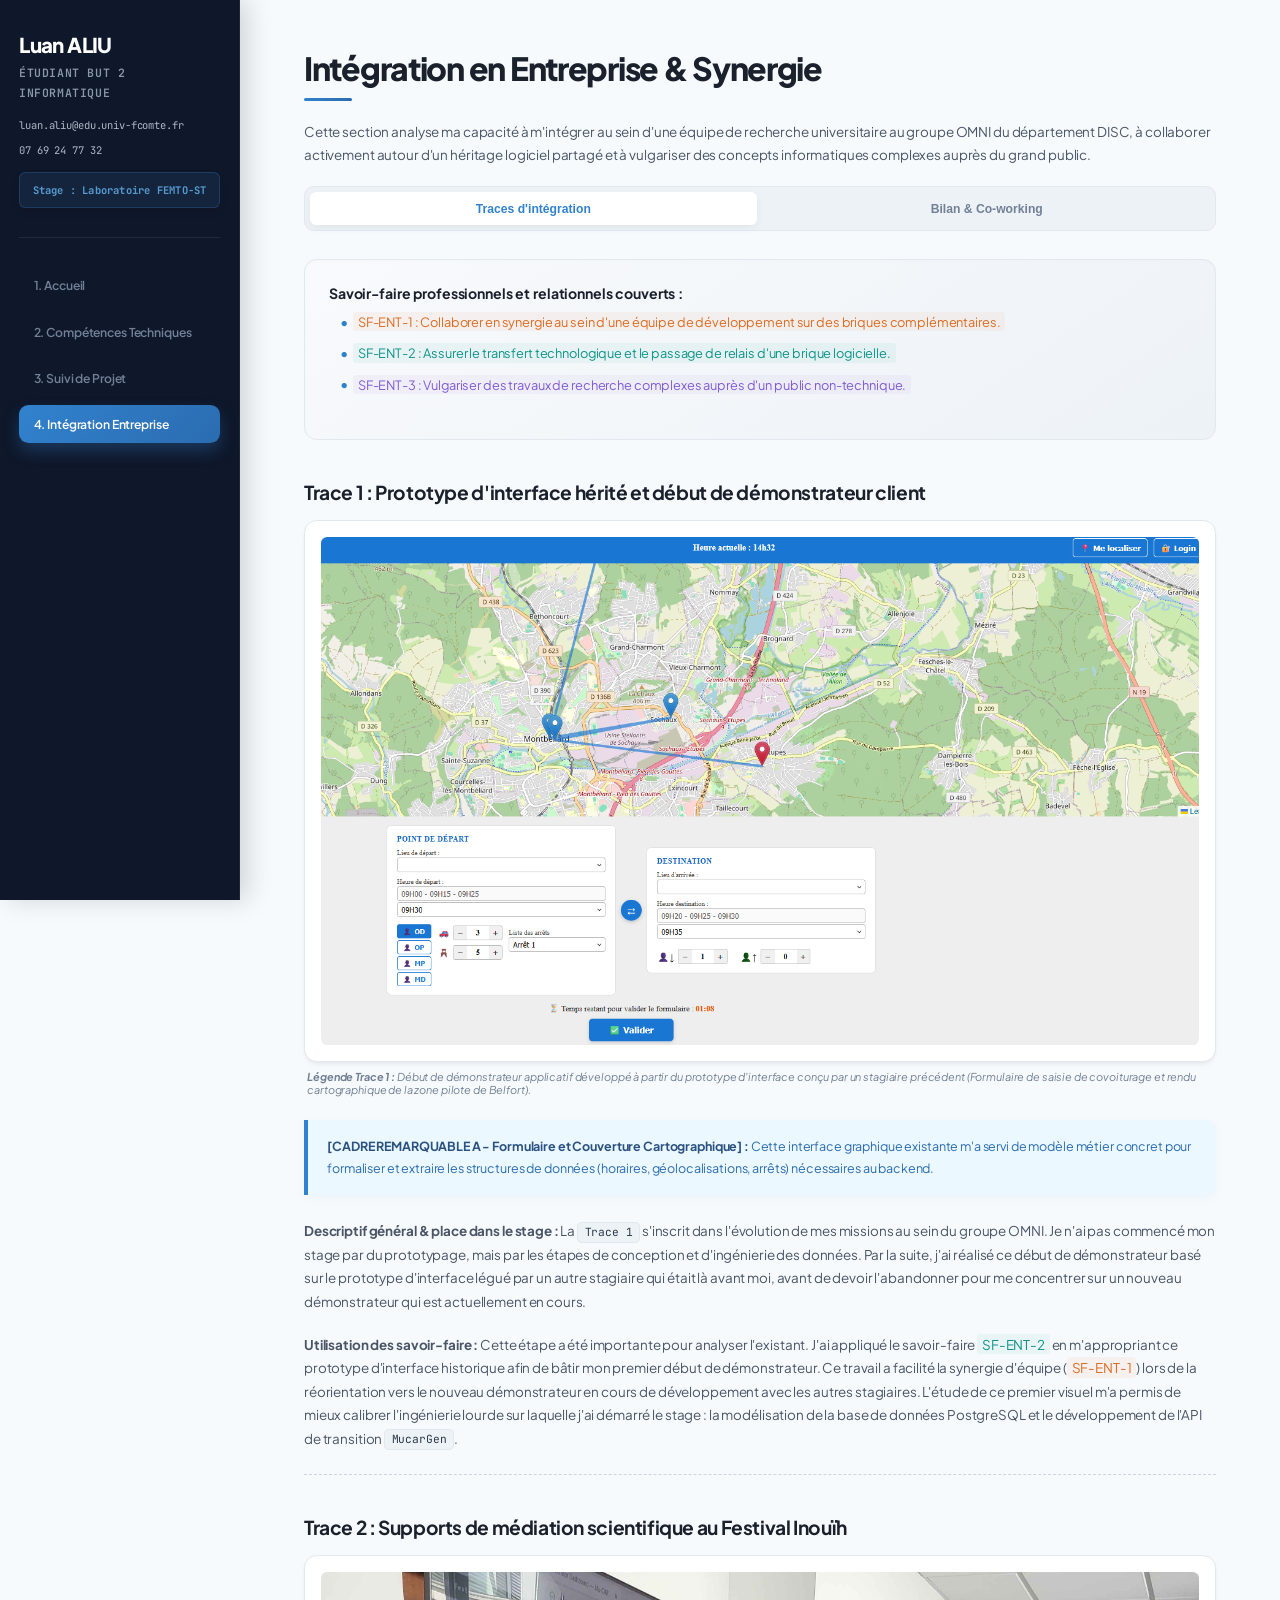
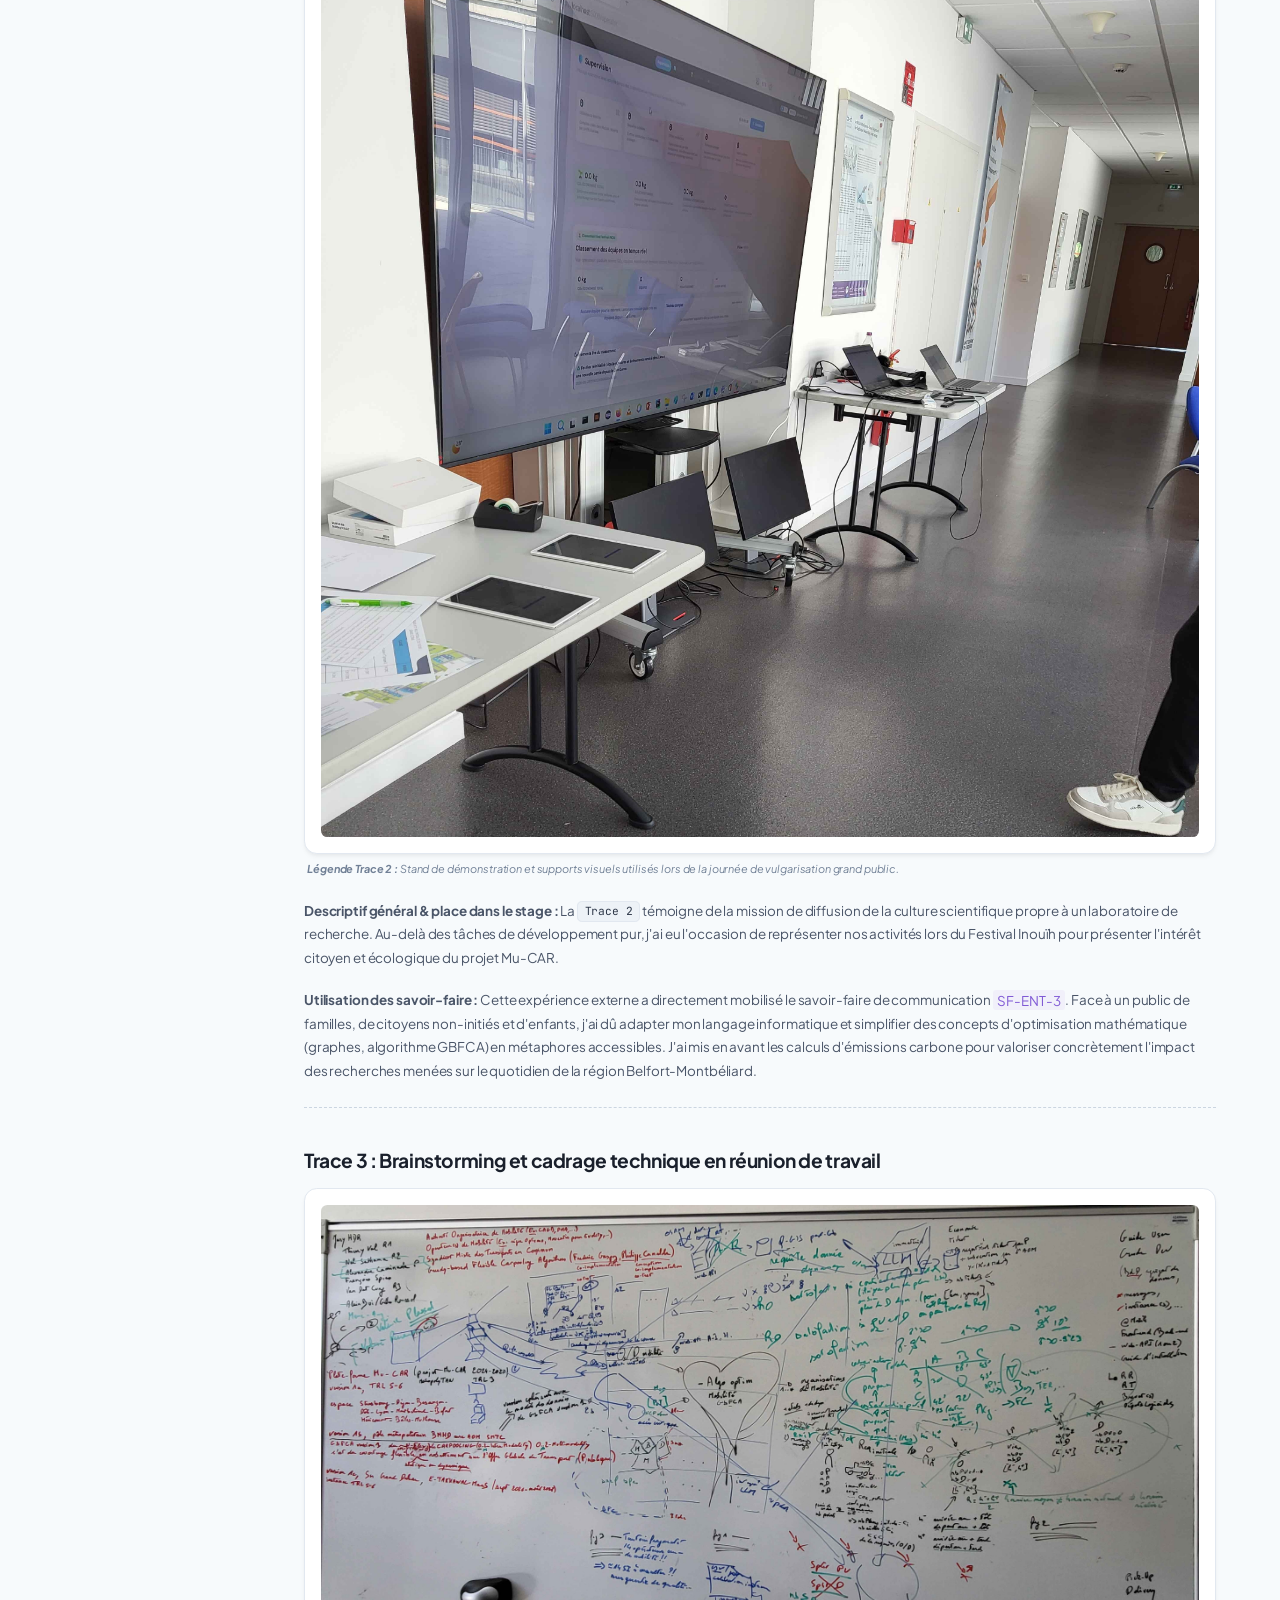
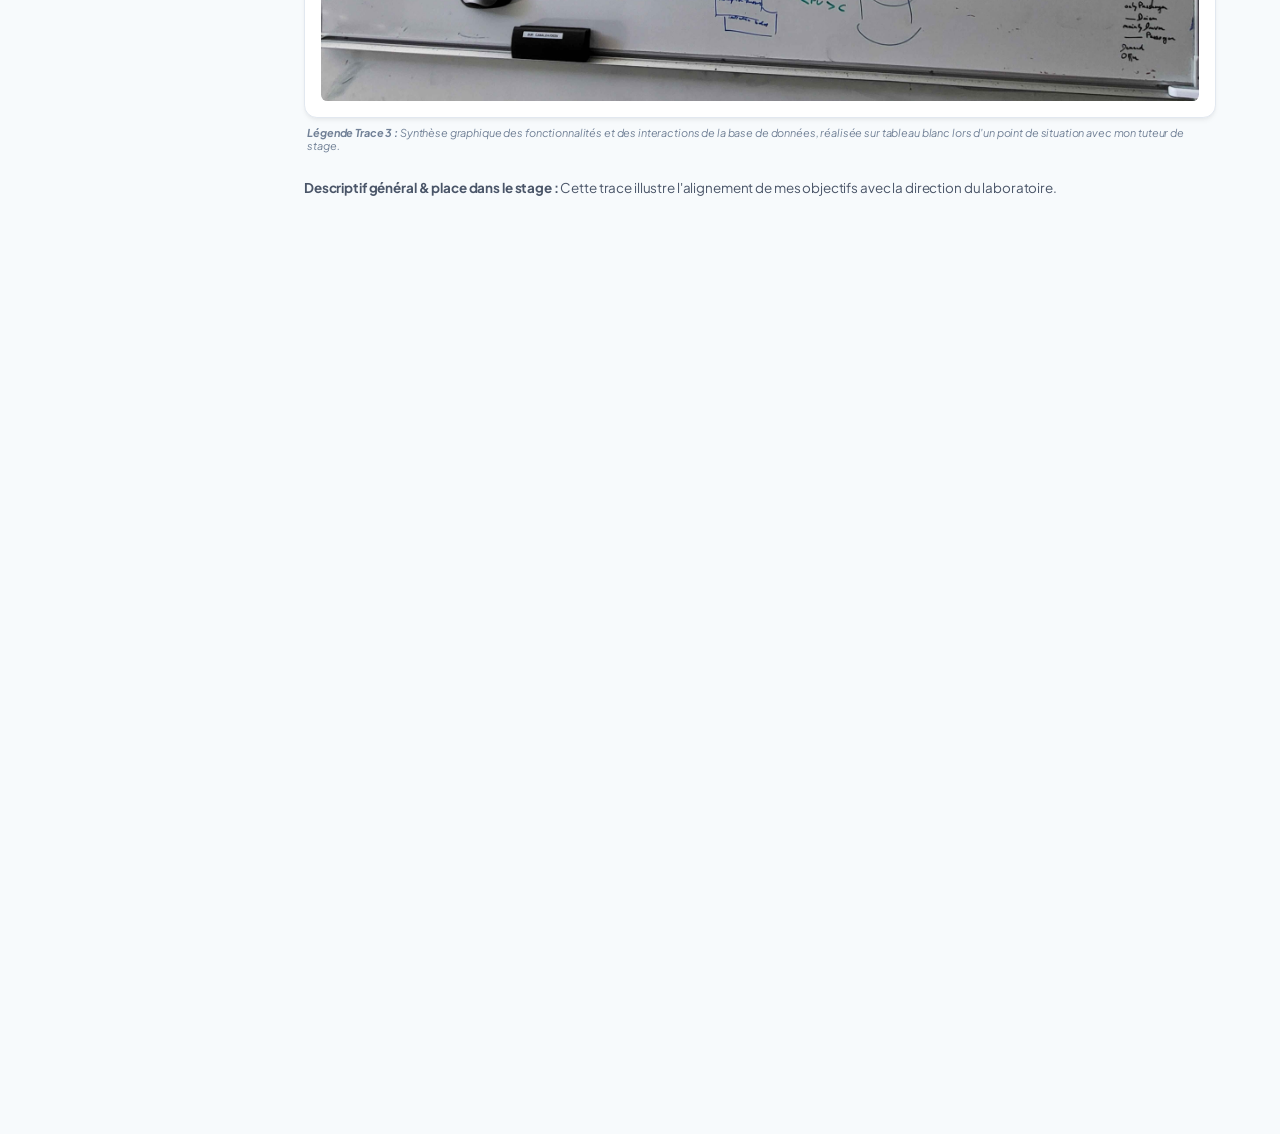
==== commit 8d57d623: "ajout de 2 traces" ====
--- a/entreprise.html
+++ b/entreprise.html
@@ -69,6 +69,17 @@
             <p><b>Descriptif général & place dans le stage :</b> La <tt>Trace 2</tt> témoigne de la mission de diffusion de la culture scientifique propre à un laboratoire de recherche. Au-delà des tâches de développement pur, j'ai eu l'occasion de représenter nos activités lors du Festival Inouïh pour présenter l'intérêt citoyen et écologique du projet Mu-CAR.</p>
             
             <p><b>Utilisation des savoir-faire :</b> Cette expérience externe a directement mobilisé le savoir-faire de communication <span class="sf-archi">SF-ENT-3</span>. Face à un public de familles, de citoyens non-initiés et d'enfants, j'ai dû adapter mon langage informatique et simplifier des concepts d'optimisation mathématique (graphes, algorithme GBFCA) en métaphores accessibles. J'ai mis en avant les calculs d'émissions carbone pour valoriser concrètement l'impact des recherches menées sur le quotidien de la région Belfort-Montbéliard.</p>
+        
+            <hr style="margin: 30px 0; border: 0; border-top: 1px dashed #cbd5e1;">
+
+            <h3>Trace 3 : Brainstorming et cadrage technique en réunion de travail</h3>
+            <div class="trace-image-wrapper" style="text-align: center;">
+                <img src="images/tableau_mucar.jpg" alt="Tableau de réunion Mu-CAR" class="portfolio-img">
+            </div>
+            <span class="trace-caption"><b>Légende Trace 3 :</b> Synthèse graphique des fonctionnalités et des interactions de la base de données, réalisée sur tableau blanc lors d'un point de situation avec mon tuteur de stage.</span>
+            
+            <p><b>Descriptif général & place dans le stage :</b> Cette trace illustre l'alignement de mes objectifs avec la direction du laboratoire.</p>
+        
         </div>
 
         <div id="ent-bilan" class="sub-page">
--- a/css/style.css
+++ b/css/style.css
@@ -401,6 +401,56 @@
     box-shadow: inset 0 2px 4px rgba(0,0,0,0.01);
 }
 
+/* Container du carrousel */
+.carousel-container {
+    position: relative;
+    max-width: 100%;
+    margin: 20px auto;
+    overflow: hidden;
+    border-radius: 8px;
+    box-shadow: 0 4px 6px -1px rgb(0 0 0 / 0.1);
+    background: #f8fafc;
+}
+
+/* Cacher les images par défaut */
+.carousel-slide {
+    display: none;
+    text-align: center;
+}
+
+/* Afficher l'image active */
+.carousel-slide.active {
+    display: block;
+}
+
+.carousel-slide img {
+    max-height: 500px;
+    object-fit: contain;
+    width: 100%;
+}
+
+/* Boutons de navigation (Flèches) */
+.carousel-btn {
+    position: absolute;
+    top: 50%;
+    transform: translateY(-50%);
+    background-color: rgba(15, 23, 42, 0.6);
+    color: white;
+    border: none;
+    padding: 12px 16px;
+    cursor: pointer;
+    font-size: 18px;
+    border-radius: 4px;
+    transition: background-color 0.2s;
+}
+
+.carousel-btn:hover {
+    background-color: rgba(15, 23, 42, 0.9);
+}
+
+.carousel-btn.prev { left: 10px; }
+.carousel-btn.next { right: 10px; }
+
 /* ==========================================================================
    6. BALISAGE CHROMATIQUE DES SAVOIR-FAIRE (TEXTE)
    ========================================================================== */
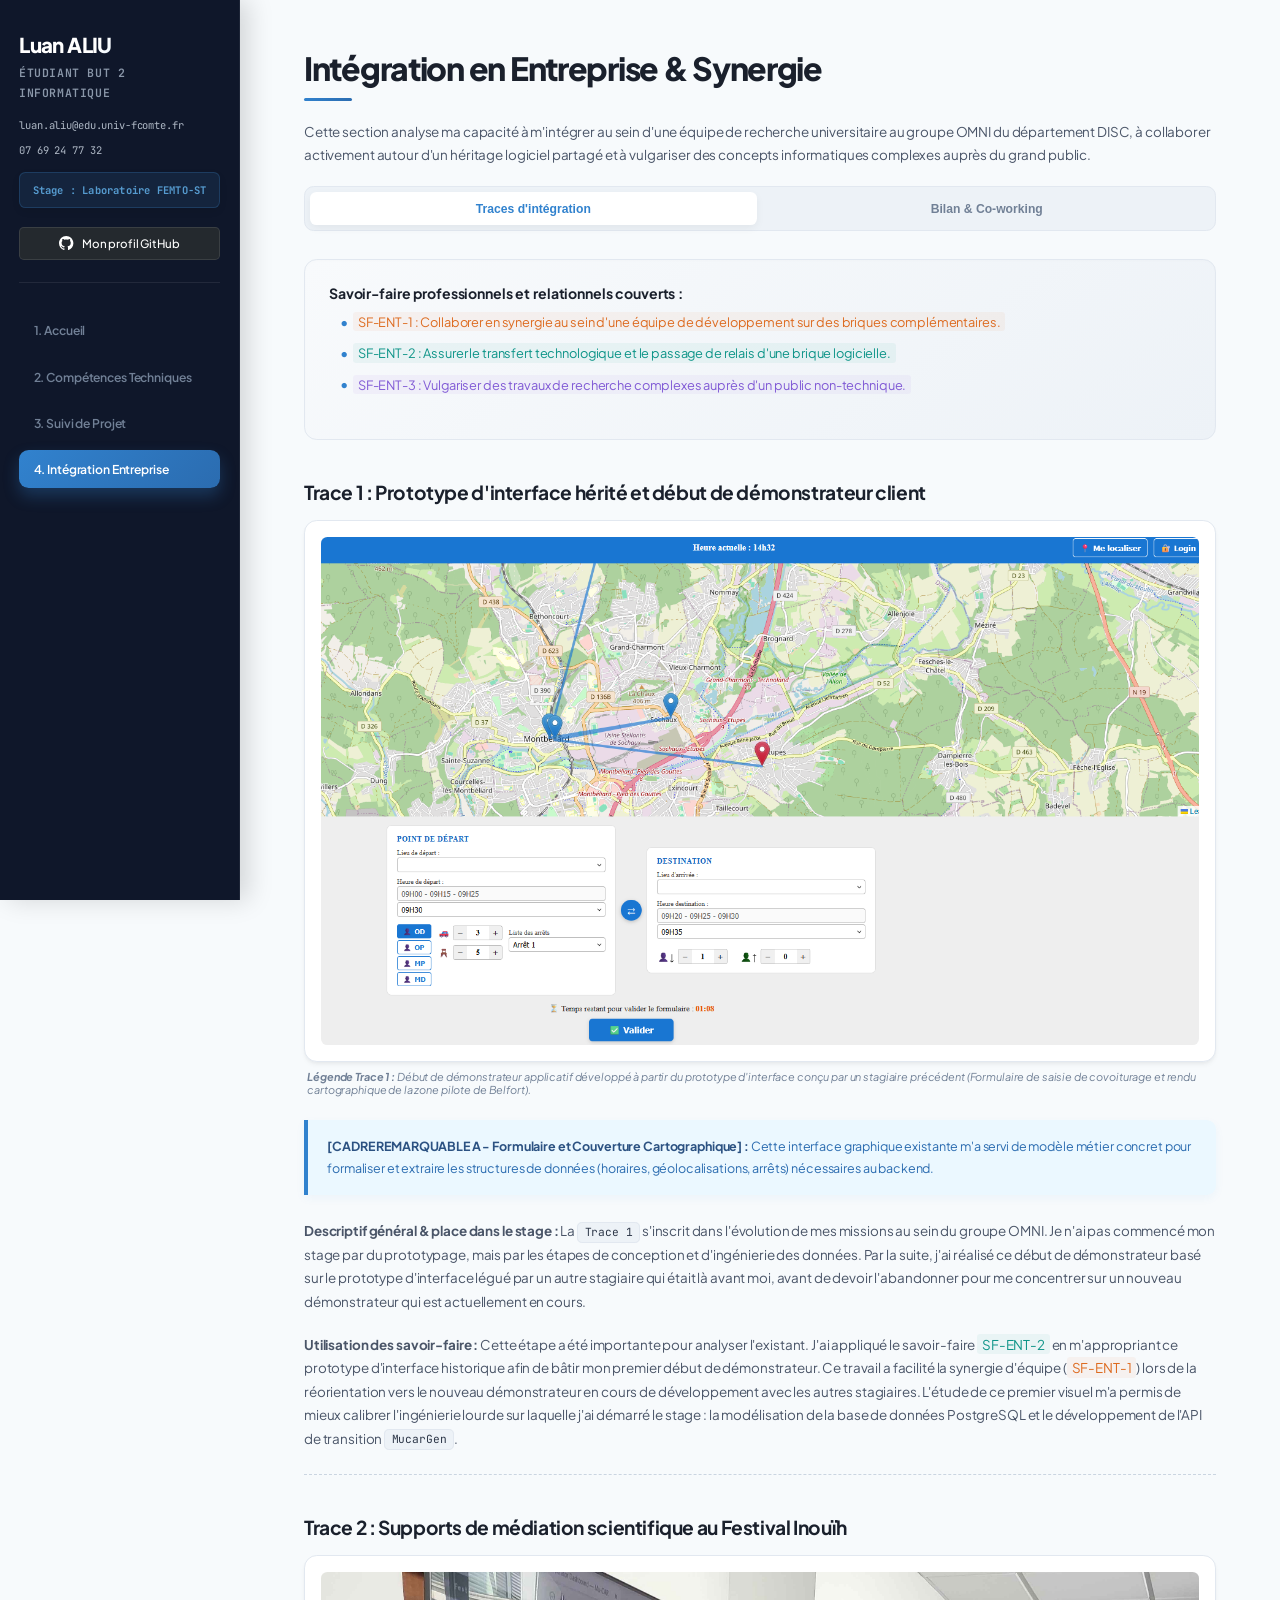
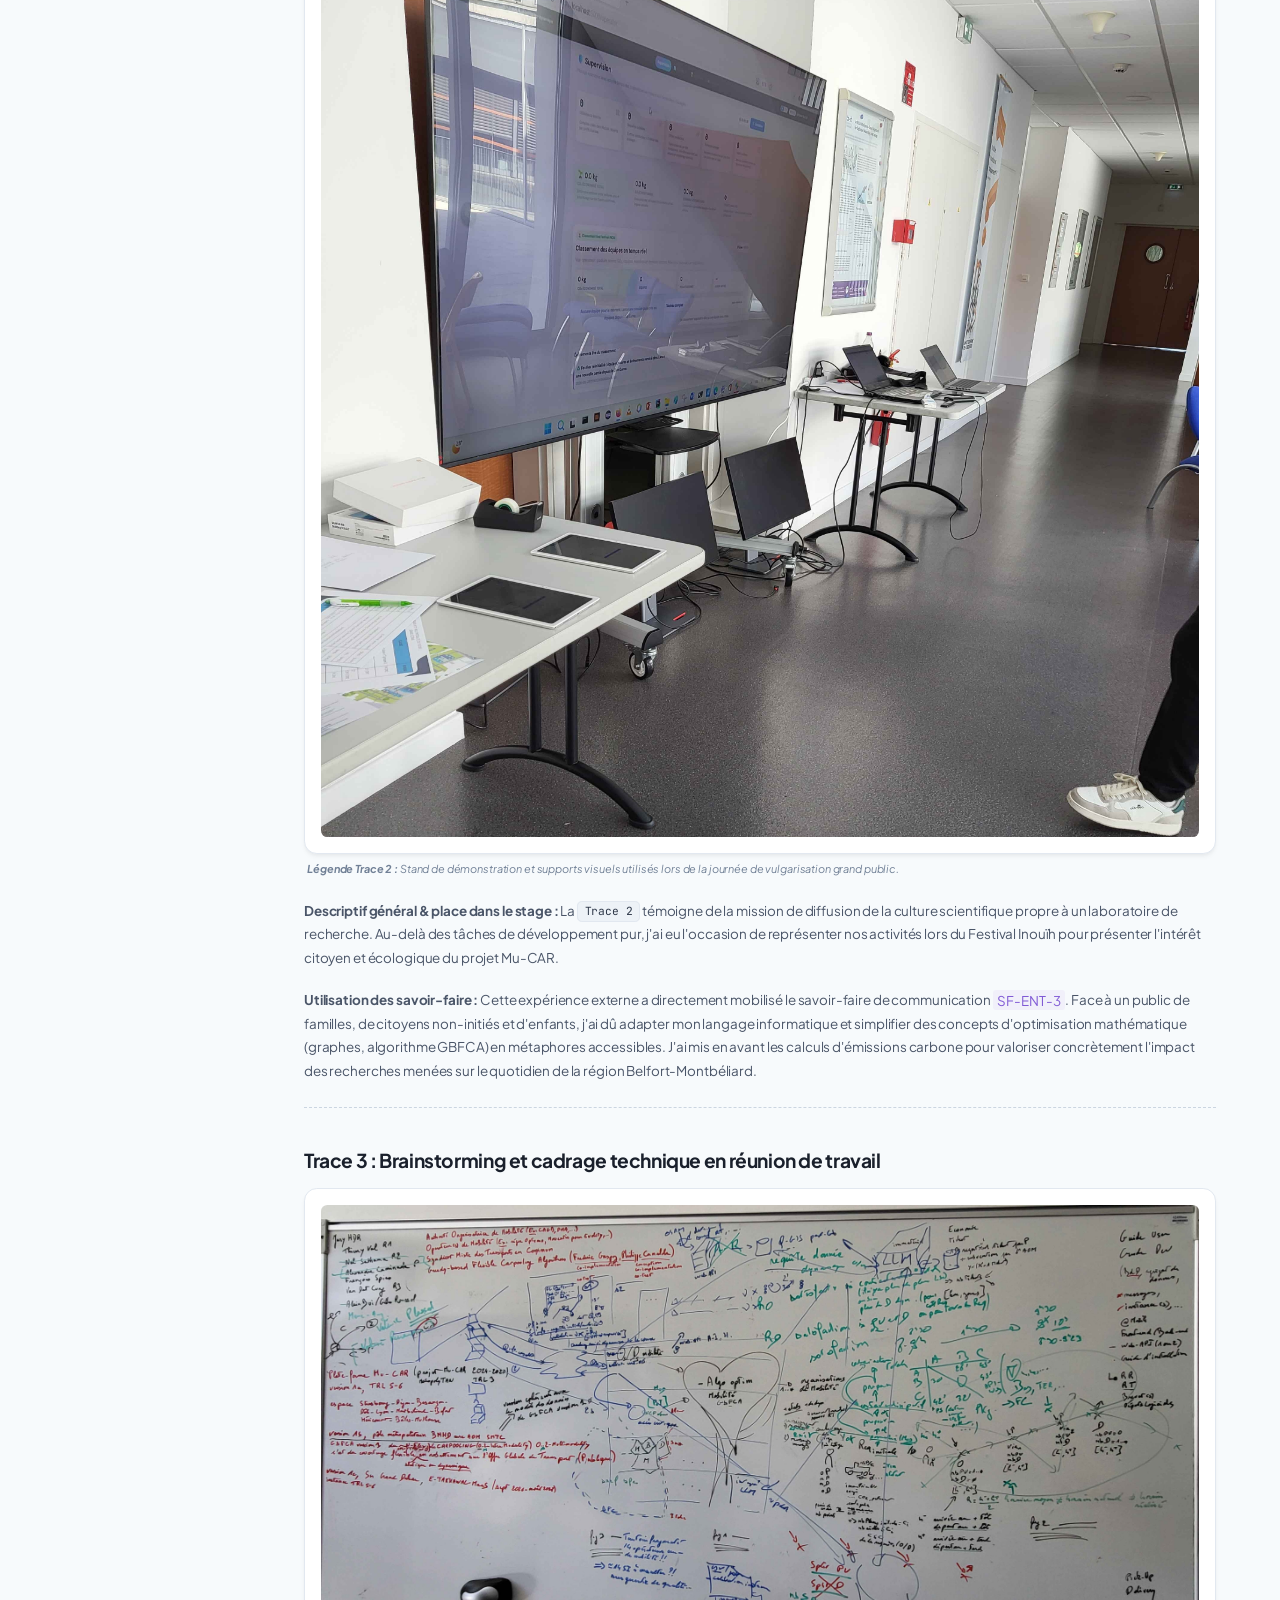
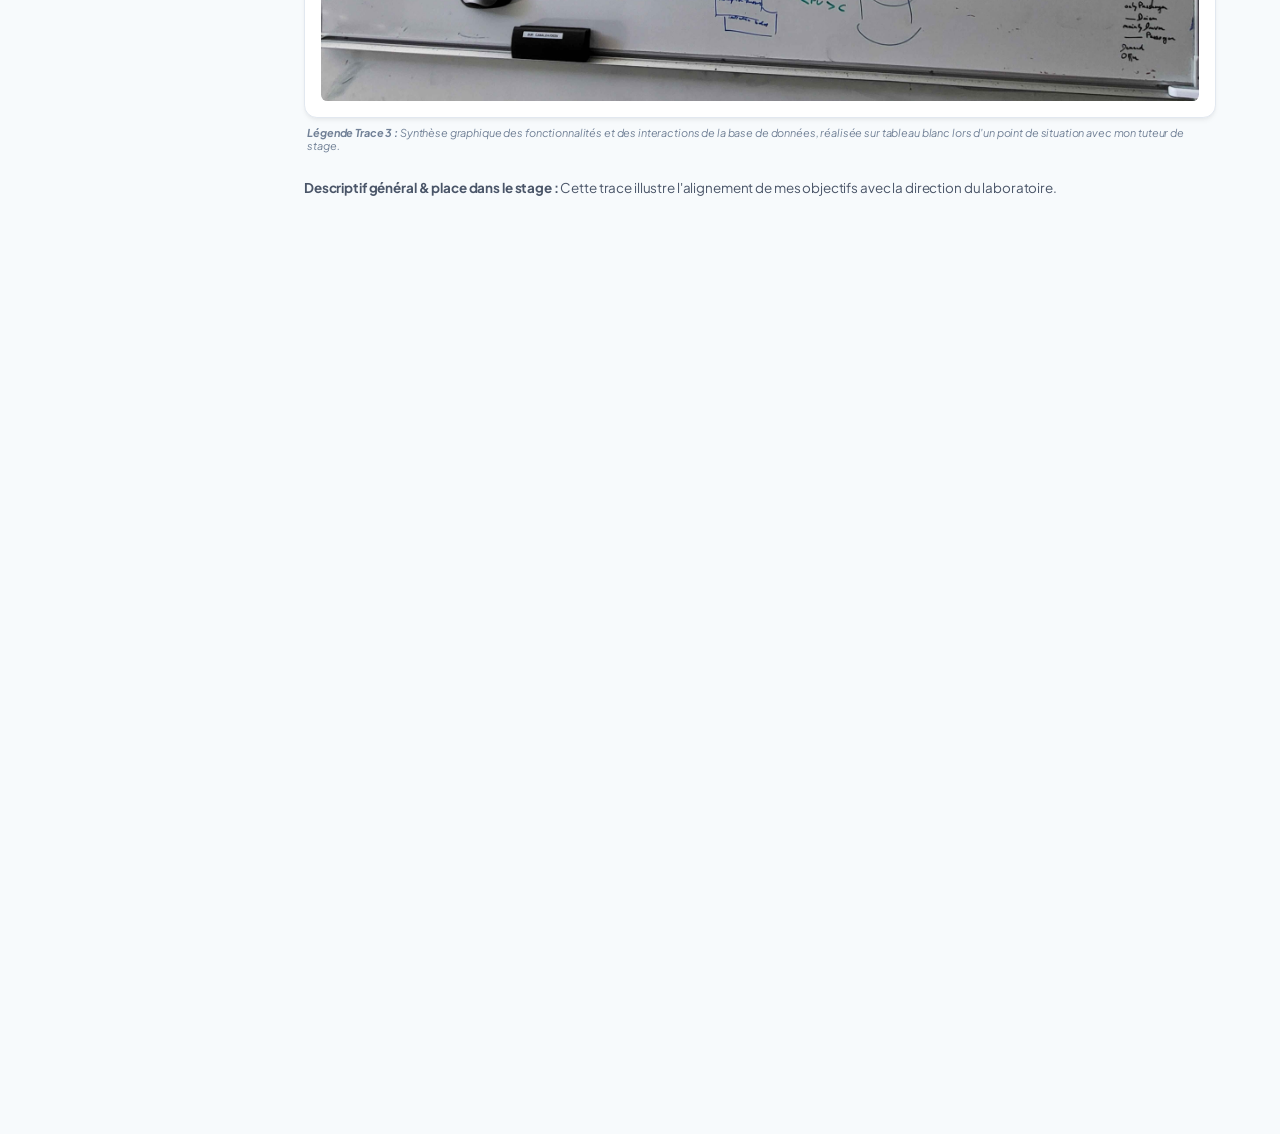
==== commit 347b9851: "ajout lien github" ====
--- a/entreprise.html
+++ b/entreprise.html
@@ -15,6 +15,12 @@
             <p>luan.aliu@edu.univ-fcomte.fr</p>
             <p>07 69 24 77 32</p>
             <p class="lab-info">Stage : Laboratoire FEMTO-ST</p>
+            <a href="https://github.com/aliuluan" target="_blank" class="github-btn">
+                <svg viewBox="0 0 24 24" class="github-icon">
+                    <path d="M12 0c-6.626 0-12 5.373-12 12 0 5.302 3.438 9.8 8.207 11.387.599.111.793-.261.793-.577v-2.234c-3.338.726-4.033-1.416-4.033-1.416-.546-1.387-1.333-1.756-1.333-1.756-1.089-.745.083-.729.083-.729 1.205.084 1.839 1.237 1.839 1.237 1.07 1.834 2.807 1.304 3.492.997.107-.775.418-1.305.762-1.604-2.665-.305-5.467-1.334-5.467-5.931 0-1.311.469-2.381 1.236-3.221-.124-.303-.535-1.524.117-3.176 0 0 1.008-.322 3.301 1.23.957-.266 1.983-.399 3.003-.404 1.02.005 2.047.138 3.006.404 2.291-1.552 3.297-1.23 3.297-1.23.653 1.653.242 2.874.118 3.176.77.84 1.235 1.911 1.235 3.221 0 4.609-2.807 5.624-5.479 5.921.43.372.823 1.102.823 2.222v3.293c0 .319.192.694.801.576 4.765-1.589 8.199-6.086 8.199-11.386 0-6.627-5.373-12-12-12z"/>
+                </svg>
+                Mon profil GitHub
+            </a>
         </div>
         <nav class="main-nav">
             <a href="index.html" class="nav-link">1. Accueil</a>
--- a/css/style.css
+++ b/css/style.css
@@ -553,4 +553,37 @@
 #main-content h3 {
     /* Évite un saut visuel au chargement avec le Scroll Reveal */
     will-change: transform, opacity; 
+}
+
+
+/* Bouton GitHub */
+.github-btn {
+    display: inline-flex;
+    align-items: center;
+    justify-content: center;
+    gap: 10px;
+    margin-top: 15px;
+    padding: 10px 16px;
+    background-color: #24292e;
+    color: #ffffff !important;
+    text-decoration: none;
+    font-size: 0.9rem;
+    font-weight: 500;
+    border-radius: 6px;
+    border: 1px solid rgba(255, 255, 255, 0.1);
+    transition: background-color 0.2s, transform 0.2s;
+    width: 100%;
+    box-sizing: border-box;
+}
+
+.github-btn:hover {
+    background-color: #1b1f23;
+    transform: translateY(-1px);
+}
+
+/* Icône SVG GitHub */
+.github-icon {
+    width: 18px;
+    height: 18px;
+    fill: currentColor;
 }
